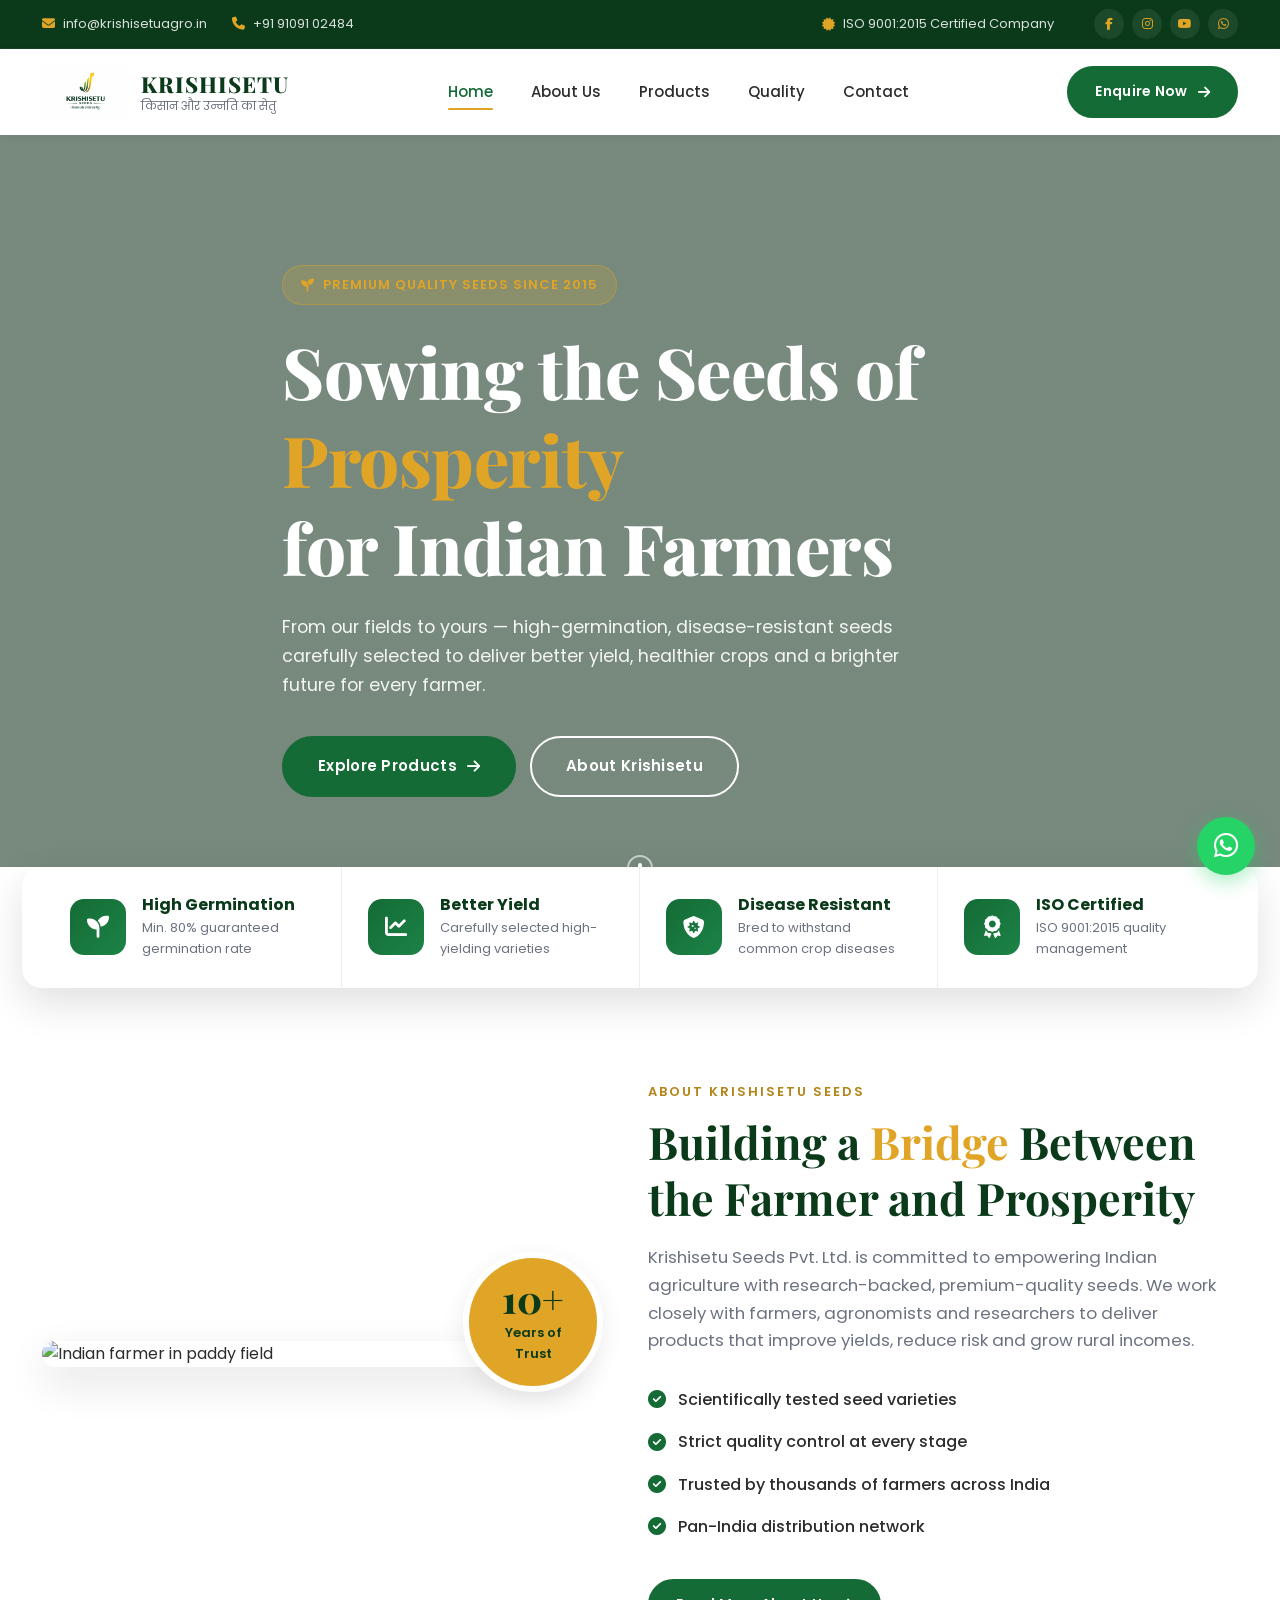
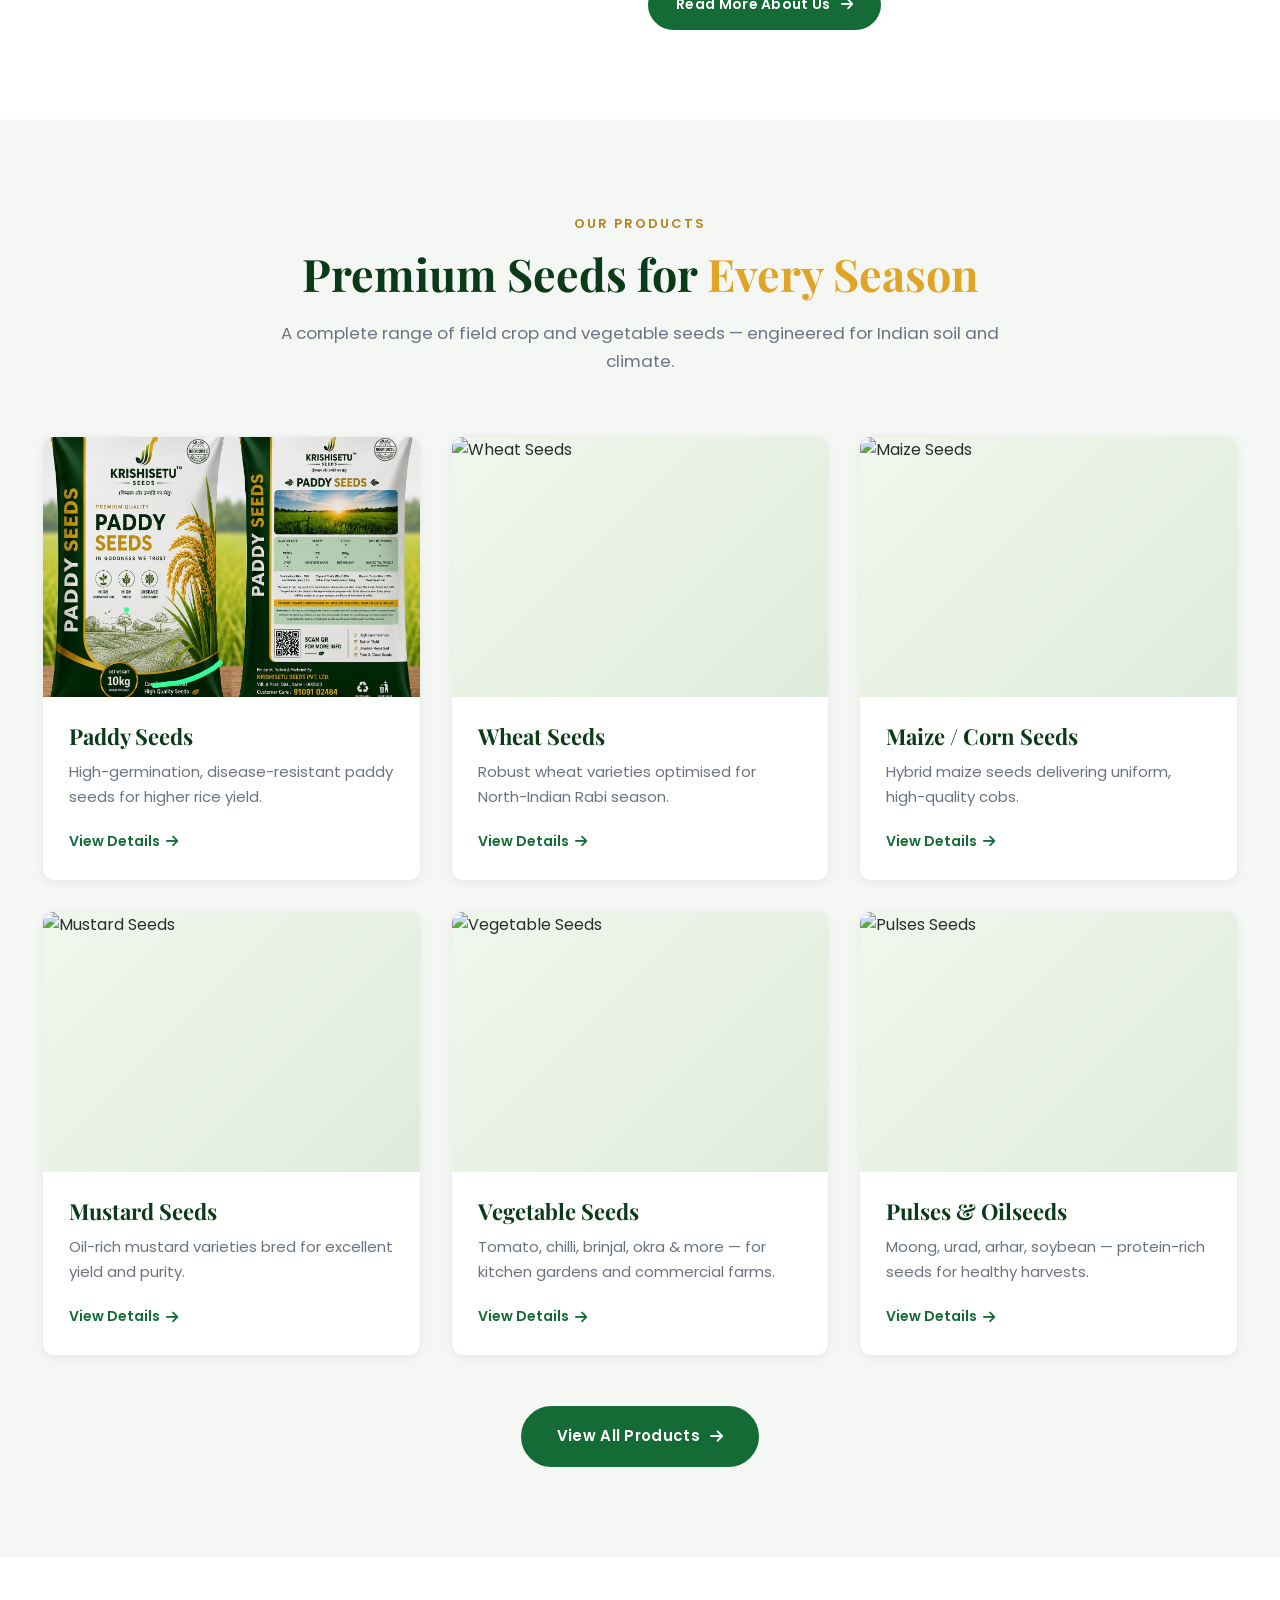
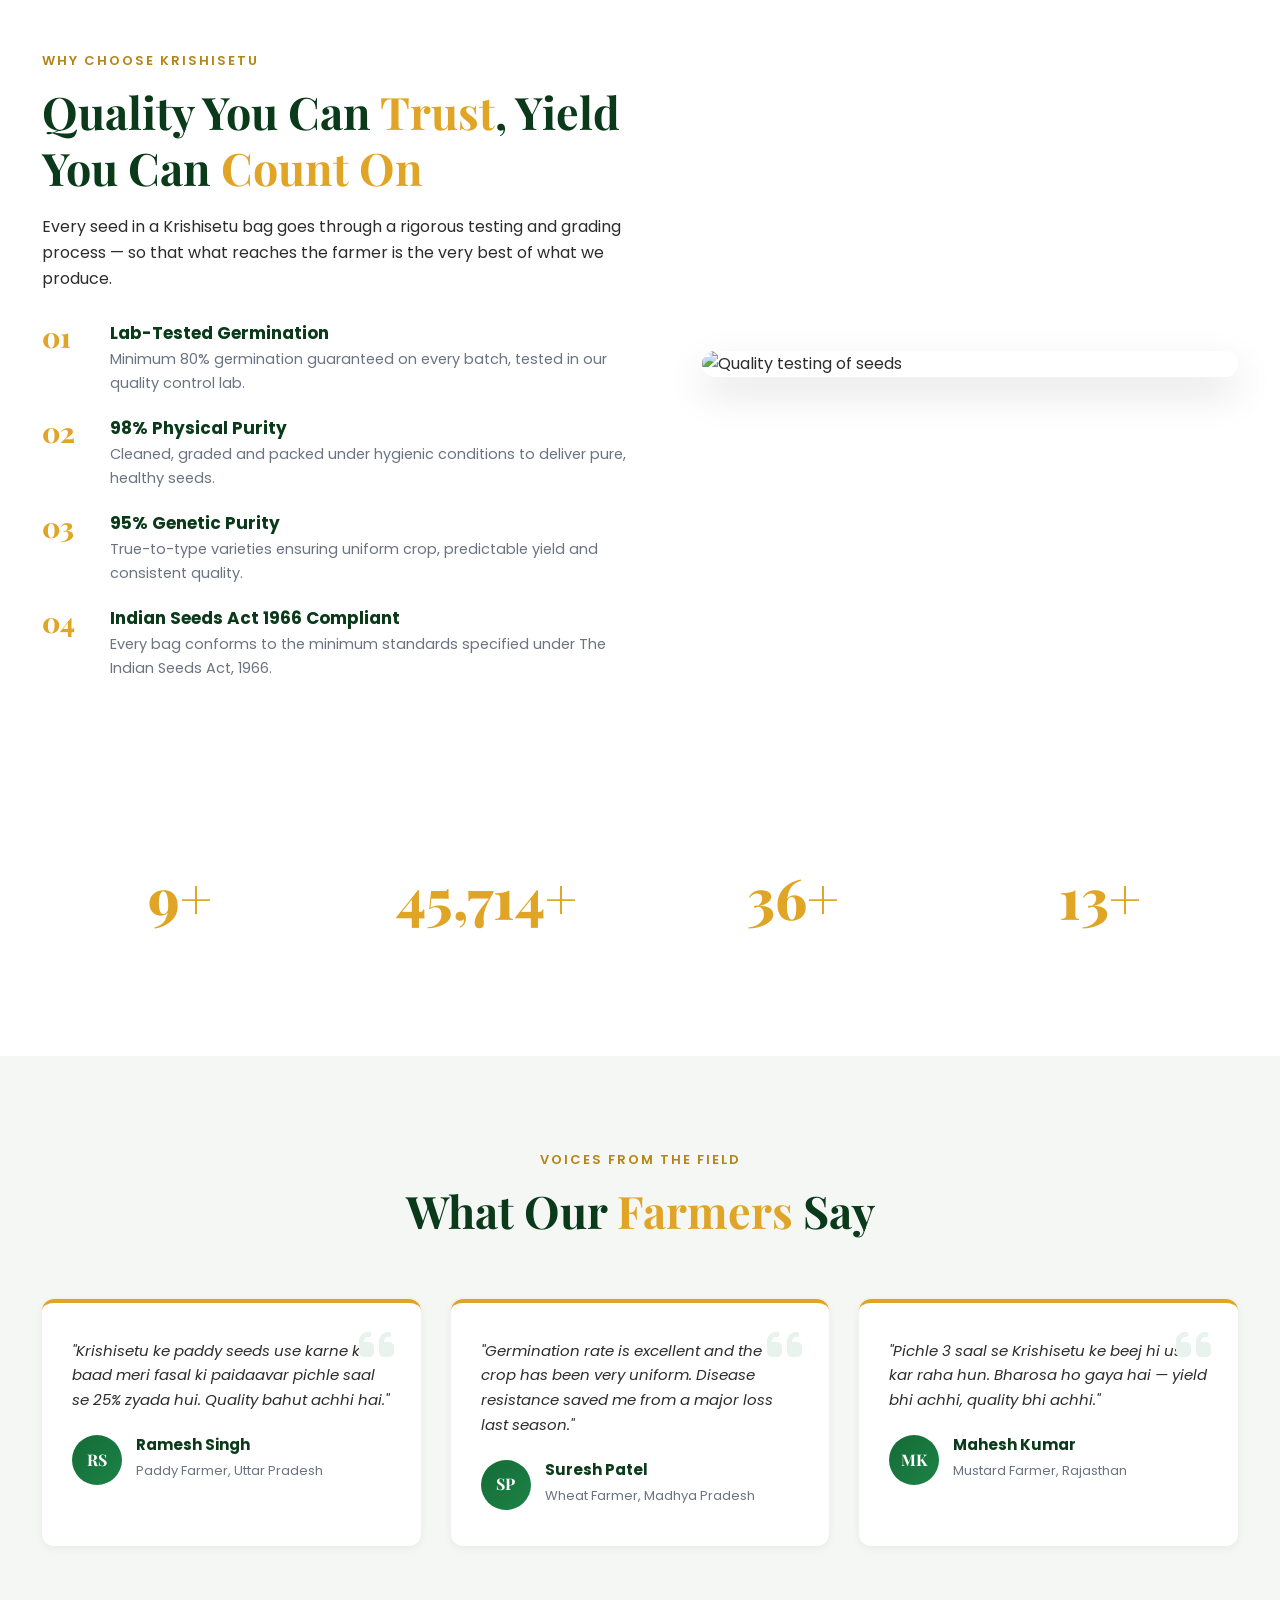
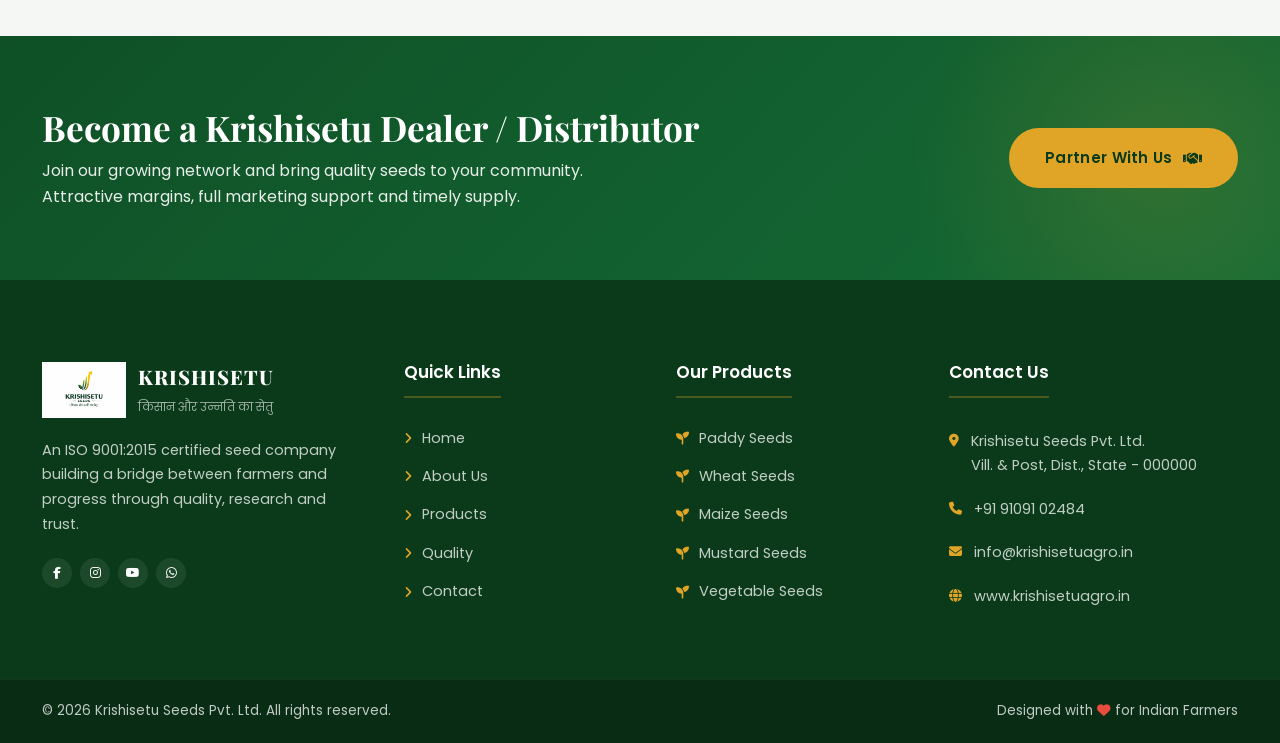
==== index.html @ 95eab92c "Initial commit: Krishisetu Seeds website - Multi-page website (Home, About, Products, Contact) - Res" ====
<!DOCTYPE html>
<html lang="en">
<head>
  <meta charset="UTF-8" />
  <meta name="viewport" content="width=device-width, initial-scale=1.0" />
  <title>Krishisetu Seeds — Premium Quality Paddy, Wheat & Vegetable Seeds</title>
  <meta name="description" content="Krishisetu Seeds Pvt. Ltd. — An ISO 9001:2015 certified company providing high-germination, disease-resistant paddy, wheat, maize, mustard and vegetable seeds to farmers across India." />
  <link rel="icon" type="image/png" href="images/logo.png" />

  <!-- Google Fonts -->
  <link rel="preconnect" href="https://fonts.googleapis.com" />
  <link rel="preconnect" href="https://fonts.gstatic.com" crossorigin />
  <link href="https://fonts.googleapis.com/css2?family=Poppins:wght@300;400;500;600;700;800&family=Playfair+Display:wght@600;700;800&display=swap" rel="stylesheet" />

  <!-- Icons -->
  <link rel="stylesheet" href="https://cdnjs.cloudflare.com/ajax/libs/font-awesome/6.5.1/css/all.min.css" />

  <link rel="stylesheet" href="css/style.css" />
</head>
<body>

  <!-- ============== TOP BAR ============== -->
  <div class="topbar">
    <div class="container topbar-inner">
      <div class="topbar-left">
        <span><i class="fa-solid fa-envelope"></i> info@krishisetuagro.in</span>
        <span><i class="fa-solid fa-phone"></i> +91 91091 02484</span>
      </div>
      <div class="topbar-right">
        <span><i class="fa-solid fa-certificate"></i> ISO 9001:2015 Certified Company</span>
        <div class="social-icons">
          <a href="#" aria-label="Facebook"><i class="fa-brands fa-facebook-f"></i></a>
          <a href="#" aria-label="Instagram"><i class="fa-brands fa-instagram"></i></a>
          <a href="#" aria-label="YouTube"><i class="fa-brands fa-youtube"></i></a>
          <a href="#" aria-label="WhatsApp"><i class="fa-brands fa-whatsapp"></i></a>
        </div>
      </div>
    </div>
  </div>

  <!-- ============== HEADER / NAV ============== -->
  <header class="header">
    <div class="container header-inner">
      <a href="index.html" class="logo">
        <img src="images/logo.png" alt="Krishisetu Seeds" />
        <div class="logo-text">
          <span class="brand">KRISHISETU</span>
          <span class="tagline-hi">किसान और उन्नति का सेतु</span>
        </div>
      </a>

      <nav class="nav" id="nav">
        <ul>
          <li><a href="index.html" class="active">Home</a></li>
          <li><a href="about.html">About Us</a></li>
          <li><a href="products.html">Products</a></li>
          <li><a href="#quality">Quality</a></li>
          <li><a href="contact.html">Contact</a></li>
        </ul>
      </nav>

      <a href="contact.html" class="btn btn-primary nav-cta">Enquire Now <i class="fa-solid fa-arrow-right"></i></a>

      <button class="nav-toggle" id="navToggle" aria-label="Toggle navigation">
        <i class="fa-solid fa-bars"></i>
      </button>
    </div>
  </header>

  <!-- ============== HERO SLIDER ============== -->
  <section class="hero">
    <div class="hero-slide active" style="background-image: linear-gradient(rgba(7, 41, 18, 0.55), rgba(7, 41, 18, 0.55)), url('https://images.unsplash.com/photo-1500382017468-9049fed747ef?w=1920&q=80');">
      <div class="container hero-content">
        <span class="hero-eyebrow"><i class="fa-solid fa-seedling"></i> Premium Quality Seeds Since 2015</span>
        <h1>Sowing the Seeds of <span class="accent">Prosperity</span><br/>for Indian Farmers</h1>
        <p>From our fields to yours — high-germination, disease-resistant seeds carefully selected to deliver better yield, healthier crops and a brighter future for every farmer.</p>
        <div class="hero-actions">
          <a href="products.html" class="btn btn-primary btn-lg">Explore Products <i class="fa-solid fa-arrow-right"></i></a>
          <a href="about.html" class="btn btn-outline btn-lg">About Krishisetu</a>
        </div>
      </div>
    </div>

    <!-- Decorative scroll cue -->
    <div class="scroll-cue"><span></span></div>
  </section>

  <!-- ============== FEATURE STRIP ============== -->
  <section class="feature-strip">
    <div class="container feature-grid">
      <div class="feature-item">
        <div class="feature-icon"><i class="fa-solid fa-seedling"></i></div>
        <div>
          <h4>High Germination</h4>
          <p>Min. 80% guaranteed germination rate</p>
        </div>
      </div>
      <div class="feature-item">
        <div class="feature-icon"><i class="fa-solid fa-chart-line"></i></div>
        <div>
          <h4>Better Yield</h4>
          <p>Carefully selected high-yielding varieties</p>
        </div>
      </div>
      <div class="feature-item">
        <div class="feature-icon"><i class="fa-solid fa-shield-virus"></i></div>
        <div>
          <h4>Disease Resistant</h4>
          <p>Bred to withstand common crop diseases</p>
        </div>
      </div>
      <div class="feature-item">
        <div class="feature-icon"><i class="fa-solid fa-award"></i></div>
        <div>
          <h4>ISO Certified</h4>
          <p>ISO 9001:2015 quality management</p>
        </div>
      </div>
    </div>
  </section>

  <!-- ============== ABOUT SECTION ============== -->
  <section class="about-section section">
    <div class="container about-grid">
      <div class="about-img">
        <img src="https://images.unsplash.com/photo-1574323347407-f5e1ad6d020b?w=900&q=80" alt="Indian farmer in paddy field" />
        <div class="about-img-badge">
          <span class="badge-num">10+</span>
          <span class="badge-text">Years of<br/>Trust</span>
        </div>
      </div>

      <div class="about-content">
        <span class="section-eyebrow">About Krishisetu Seeds</span>
        <h2 class="section-title">Building a <span class="accent">Bridge</span> Between the Farmer and Prosperity</h2>
        <p class="lead">
          Krishisetu Seeds Pvt. Ltd. is committed to empowering Indian agriculture with research-backed, premium-quality seeds. We work closely with farmers, agronomists and researchers to deliver products that improve yields, reduce risk and grow rural incomes.
        </p>
        <ul class="check-list">
          <li><i class="fa-solid fa-circle-check"></i> Scientifically tested seed varieties</li>
          <li><i class="fa-solid fa-circle-check"></i> Strict quality control at every stage</li>
          <li><i class="fa-solid fa-circle-check"></i> Trusted by thousands of farmers across India</li>
          <li><i class="fa-solid fa-circle-check"></i> Pan-India distribution network</li>
        </ul>
        <a href="about.html" class="btn btn-primary">Read More About Us <i class="fa-solid fa-arrow-right"></i></a>
      </div>
    </div>
  </section>

  <!-- ============== PRODUCTS SECTION ============== -->
  <section class="products-section section section-alt" id="products">
    <div class="container">
      <div class="section-head center">
        <span class="section-eyebrow">Our Products</span>
        <h2 class="section-title">Premium Seeds for <span class="accent">Every Season</span></h2>
        <p>A complete range of field crop and vegetable seeds — engineered for Indian soil and climate.</p>
      </div>

      <div class="products-grid">
        <article class="product-card">
          <div class="product-img">
            <img src="images/paddy-bag.png" alt="Paddy Seeds" onerror="this.src='https://images.unsplash.com/photo-1568347877321-f8935c7dc5a8?w=600&q=80'" />
          </div>
          <div class="product-body">
            <h3>Paddy Seeds</h3>
            <p>High-germination, disease-resistant paddy seeds for higher rice yield.</p>
            <a href="products.html" class="product-link">View Details <i class="fa-solid fa-arrow-right"></i></a>
          </div>
        </article>

        <article class="product-card">
          <div class="product-img">
            <img src="https://images.unsplash.com/photo-1574323347407-f5e1ad6d020b?w=600&q=80" alt="Wheat Seeds" />
          </div>
          <div class="product-body">
            <h3>Wheat Seeds</h3>
            <p>Robust wheat varieties optimised for North-Indian Rabi season.</p>
            <a href="products.html" class="product-link">View Details <i class="fa-solid fa-arrow-right"></i></a>
          </div>
        </article>

        <article class="product-card">
          <div class="product-img">
            <img src="https://images.unsplash.com/photo-1601593768799-76d3ec1a4c8a?w=600&q=80" alt="Maize Seeds" />
          </div>
          <div class="product-body">
            <h3>Maize / Corn Seeds</h3>
            <p>Hybrid maize seeds delivering uniform, high-quality cobs.</p>
            <a href="products.html" class="product-link">View Details <i class="fa-solid fa-arrow-right"></i></a>
          </div>
        </article>

        <article class="product-card">
          <div class="product-img">
            <img src="https://images.unsplash.com/photo-1601493700518-42b241a914d2?w=600&q=80" alt="Mustard Seeds" />
          </div>
          <div class="product-body">
            <h3>Mustard Seeds</h3>
            <p>Oil-rich mustard varieties bred for excellent yield and purity.</p>
            <a href="products.html" class="product-link">View Details <i class="fa-solid fa-arrow-right"></i></a>
          </div>
        </article>

        <article class="product-card">
          <div class="product-img">
            <img src="https://images.unsplash.com/photo-1592841200221-a6898f307baa?w=600&q=80" alt="Vegetable Seeds" />
          </div>
          <div class="product-body">
            <h3>Vegetable Seeds</h3>
            <p>Tomato, chilli, brinjal, okra & more — for kitchen gardens and commercial farms.</p>
            <a href="products.html" class="product-link">View Details <i class="fa-solid fa-arrow-right"></i></a>
          </div>
        </article>

        <article class="product-card">
          <div class="product-img">
            <img src="https://images.unsplash.com/photo-1471194402529-8e0f5a675de6?w=600&q=80" alt="Pulses Seeds" />
          </div>
          <div class="product-body">
            <h3>Pulses & Oilseeds</h3>
            <p>Moong, urad, arhar, soybean — protein-rich seeds for healthy harvests.</p>
            <a href="products.html" class="product-link">View Details <i class="fa-solid fa-arrow-right"></i></a>
          </div>
        </article>
      </div>

      <div class="center mt-50">
        <a href="products.html" class="btn btn-primary btn-lg">View All Products <i class="fa-solid fa-arrow-right"></i></a>
      </div>
    </div>
  </section>

  <!-- ============== WHY US (Quality) ============== -->
  <section class="why-section section" id="quality">
    <div class="container why-grid">
      <div class="why-content">
        <span class="section-eyebrow">Why Choose Krishisetu</span>
        <h2 class="section-title">Quality You Can <span class="accent">Trust</span>, Yield You Can <span class="accent">Count On</span></h2>
        <p>Every seed in a Krishisetu bag goes through a rigorous testing and grading process — so that what reaches the farmer is the very best of what we produce.</p>

        <div class="why-list">
          <div class="why-item">
            <div class="why-num">01</div>
            <div>
              <h4>Lab-Tested Germination</h4>
              <p>Minimum 80% germination guaranteed on every batch, tested in our quality control lab.</p>
            </div>
          </div>
          <div class="why-item">
            <div class="why-num">02</div>
            <div>
              <h4>98% Physical Purity</h4>
              <p>Cleaned, graded and packed under hygienic conditions to deliver pure, healthy seeds.</p>
            </div>
          </div>
          <div class="why-item">
            <div class="why-num">03</div>
            <div>
              <h4>95% Genetic Purity</h4>
              <p>True-to-type varieties ensuring uniform crop, predictable yield and consistent quality.</p>
            </div>
          </div>
          <div class="why-item">
            <div class="why-num">04</div>
            <div>
              <h4>Indian Seeds Act 1966 Compliant</h4>
              <p>Every bag conforms to the minimum standards specified under The Indian Seeds Act, 1966.</p>
            </div>
          </div>
        </div>
      </div>

      <div class="why-img">
        <img src="https://images.unsplash.com/photo-1625246333195-78d9c38ad449?w=900&q=80" alt="Quality testing of seeds" />
      </div>
    </div>
  </section>

  <!-- ============== STATS / COUNTER ============== -->
  <section class="stats-section" style="background-image: linear-gradient(rgba(7, 41, 18, 0.85), rgba(7, 41, 18, 0.85)), url('https://images.unsplash.com/photo-1464226184884-fa280b87c399?w=1920&q=80');">
    <div class="container stats-grid">
      <div class="stat-item">
        <div class="stat-num" data-target="10">0</div>
        <div class="stat-label">Years of Excellence</div>
      </div>
      <div class="stat-item">
        <div class="stat-num" data-target="50000">0</div>
        <div class="stat-label">Happy Farmers</div>
      </div>
      <div class="stat-item">
        <div class="stat-num" data-target="40">0</div>
        <div class="stat-label">Seed Varieties</div>
      </div>
      <div class="stat-item">
        <div class="stat-num" data-target="15">0</div>
        <div class="stat-label">States Served</div>
      </div>
    </div>
  </section>

  <!-- ============== TESTIMONIALS ============== -->
  <section class="testimonials section section-alt">
    <div class="container">
      <div class="section-head center">
        <span class="section-eyebrow">Voices from the Field</span>
        <h2 class="section-title">What Our <span class="accent">Farmers</span> Say</h2>
      </div>

      <div class="testimonial-grid">
        <div class="testimonial-card">
          <i class="fa-solid fa-quote-left quote"></i>
          <p>"Krishisetu ke paddy seeds use karne ke baad meri fasal ki paidaavar pichle saal se 25% zyada hui. Quality bahut achhi hai."</p>
          <div class="testi-author">
            <div class="testi-avatar">RS</div>
            <div>
              <h5>Ramesh Singh</h5>
              <span>Paddy Farmer, Uttar Pradesh</span>
            </div>
          </div>
        </div>

        <div class="testimonial-card">
          <i class="fa-solid fa-quote-left quote"></i>
          <p>"Germination rate is excellent and the crop has been very uniform. Disease resistance saved me from a major loss last season."</p>
          <div class="testi-author">
            <div class="testi-avatar">SP</div>
            <div>
              <h5>Suresh Patel</h5>
              <span>Wheat Farmer, Madhya Pradesh</span>
            </div>
          </div>
        </div>

        <div class="testimonial-card">
          <i class="fa-solid fa-quote-left quote"></i>
          <p>"Pichle 3 saal se Krishisetu ke beej hi use kar raha hun. Bhar­osa ho gaya hai — yield bhi achhi, quality bhi achhi."</p>
          <div class="testi-author">
            <div class="testi-avatar">MK</div>
            <div>
              <h5>Mahesh Kumar</h5>
              <span>Mustard Farmer, Rajasthan</span>
            </div>
          </div>
        </div>
      </div>
    </div>
  </section>

  <!-- ============== CTA ============== -->
  <section class="cta-section">
    <div class="container cta-inner">
      <div>
        <h2>Become a Krishisetu Dealer / Distributor</h2>
        <p>Join our growing network and bring quality seeds to your community. Attractive margins, full marketing support and timely supply.</p>
      </div>
      <a href="contact.html" class="btn btn-gold btn-lg">Partner With Us <i class="fa-solid fa-handshake"></i></a>
    </div>
  </section>

  <!-- ============== FOOTER ============== -->
  <footer class="footer">
    <div class="container footer-grid">
      <div class="footer-col">
        <a href="index.html" class="footer-logo">
          <img src="images/logo.png" alt="Krishisetu Seeds" />
          <div>
            <span class="brand">KRISHISETU</span>
            <span class="tagline-hi">किसान और उन्नति का सेतु</span>
          </div>
        </a>
        <p class="footer-about">An ISO 9001:2015 certified seed company building a bridge between farmers and progress through quality, research and trust.</p>
        <div class="social-icons">
          <a href="#" aria-label="Facebook"><i class="fa-brands fa-facebook-f"></i></a>
          <a href="#" aria-label="Instagram"><i class="fa-brands fa-instagram"></i></a>
          <a href="#" aria-label="YouTube"><i class="fa-brands fa-youtube"></i></a>
          <a href="#" aria-label="WhatsApp"><i class="fa-brands fa-whatsapp"></i></a>
        </div>
      </div>

      <div class="footer-col">
        <h4>Quick Links</h4>
        <ul>
          <li><a href="index.html"><i class="fa-solid fa-angle-right"></i> Home</a></li>
          <li><a href="about.html"><i class="fa-solid fa-angle-right"></i> About Us</a></li>
          <li><a href="products.html"><i class="fa-solid fa-angle-right"></i> Products</a></li>
          <li><a href="#quality"><i class="fa-solid fa-angle-right"></i> Quality</a></li>
          <li><a href="contact.html"><i class="fa-solid fa-angle-right"></i> Contact</a></li>
        </ul>
      </div>

      <div class="footer-col">
        <h4>Our Products</h4>
        <ul>
          <li><a href="products.html"><i class="fa-solid fa-seedling"></i> Paddy Seeds</a></li>
          <li><a href="products.html"><i class="fa-solid fa-seedling"></i> Wheat Seeds</a></li>
          <li><a href="products.html"><i class="fa-solid fa-seedling"></i> Maize Seeds</a></li>
          <li><a href="products.html"><i class="fa-solid fa-seedling"></i> Mustard Seeds</a></li>
          <li><a href="products.html"><i class="fa-solid fa-seedling"></i> Vegetable Seeds</a></li>
        </ul>
      </div>

      <div class="footer-col">
        <h4>Contact Us</h4>
        <ul class="contact-list">
          <li><i class="fa-solid fa-location-dot"></i><span>Krishisetu Seeds Pvt. Ltd.<br/>Vill. & Post, Dist., State - 000000</span></li>
          <li><i class="fa-solid fa-phone"></i><a href="tel:+919109102484">+91 91091 02484</a></li>
          <li><i class="fa-solid fa-envelope"></i><a href="mailto:info@krishisetuagro.in">info@krishisetuagro.in</a></li>
          <li><i class="fa-solid fa-globe"></i><a href="https://www.krishisetuagro.in" target="_blank">www.krishisetuagro.in</a></li>
        </ul>
      </div>
    </div>

    <div class="footer-bottom">
      <div class="container footer-bottom-inner">
        <p>© <span id="year"></span> Krishisetu Seeds Pvt. Ltd. All rights reserved.</p>
        <p>Designed with <i class="fa-solid fa-heart" style="color:#e74c3c"></i> for Indian Farmers</p>
      </div>
    </div>
  </footer>

  <!-- WhatsApp Floating Button -->
  <a href="https://wa.me/919109102484" class="whatsapp-float" target="_blank" aria-label="Chat on WhatsApp">
    <i class="fa-brands fa-whatsapp"></i>
  </a>

  <script src="js/script.js"></script>
</body>
</html>
---- css/style.css ----
/* ==========================================================
   KRISHISETU SEEDS  —  Global Stylesheet
   ========================================================== */

:root {
  --green-900: #0a3a1a;
  --green-800: #0f5026;
  --green-700: #146b35;
  --green-600: #1c8347;
  --green-100: #e7f3ec;
  --gold:      #e0a526;
  --gold-dark: #b58416;
  --cream:     #fbf9f3;
  --text:      #2c2c2c;
  --muted:     #6b7280;
  --light:     #f5f7f4;
  --white:     #ffffff;
  --shadow-sm: 0 2px 8px rgba(0,0,0,0.06);
  --shadow-md: 0 8px 24px rgba(0,0,0,0.08);
  --shadow-lg: 0 16px 40px rgba(0,0,0,0.12);
  --radius:    12px;
  --radius-lg: 20px;
  --transition: all 0.3s ease;
}

* { margin: 0; padding: 0; box-sizing: border-box; }

html { scroll-behavior: smooth; }

body {
  font-family: 'Poppins', sans-serif;
  font-size: 16px;
  line-height: 1.65;
  color: var(--text);
  background: var(--white);
  overflow-x: hidden;
}

img { max-width: 100%; display: block; height: auto; }
a   { text-decoration: none; color: inherit; transition: var(--transition); }
ul  { list-style: none; }

h1, h2, h3, h4, h5 {
  font-family: 'Playfair Display', serif;
  font-weight: 700;
  color: var(--green-900);
  line-height: 1.25;
}

.container {
  max-width: 1240px;
  margin: 0 auto;
  padding: 0 22px;
}

.section { padding: 90px 0; }
.section-alt { background: var(--light); }
.center { text-align: center; }
.mt-50 { margin-top: 50px; }

.accent { color: var(--gold); }

/* ========== BUTTONS ========== */
.btn {
  display: inline-flex;
  align-items: center;
  gap: 10px;
  padding: 12px 26px;
  font-family: 'Poppins', sans-serif;
  font-weight: 600;
  font-size: 14px;
  letter-spacing: 0.3px;
  border-radius: 50px;
  cursor: pointer;
  border: 2px solid transparent;
  transition: var(--transition);
  white-space: nowrap;
}
.btn-lg { padding: 16px 34px; font-size: 15px; }

.btn-primary {
  background: var(--green-700);
  color: var(--white);
  border-color: var(--green-700);
}
.btn-primary:hover {
  background: var(--green-900);
  border-color: var(--green-900);
  transform: translateY(-2px);
  box-shadow: var(--shadow-md);
}

.btn-outline {
  background: transparent;
  color: var(--white);
  border-color: var(--white);
}
.btn-outline:hover {
  background: var(--white);
  color: var(--green-800);
}

.btn-gold {
  background: var(--gold);
  color: var(--green-900);
  border-color: var(--gold);
}
.btn-gold:hover {
  background: var(--gold-dark);
  border-color: var(--gold-dark);
  color: var(--white);
  transform: translateY(-2px);
}

/* ========== TOP BAR ========== */
.topbar {
  background: var(--green-900);
  color: rgba(255,255,255,0.85);
  font-size: 13px;
  padding: 9px 0;
  border-bottom: 1px solid rgba(255,255,255,0.05);
}
.topbar-inner {
  display: flex;
  justify-content: space-between;
  align-items: center;
  gap: 20px;
  flex-wrap: wrap;
}
.topbar-left span,
.topbar-right span {
  margin-right: 22px;
  display: inline-flex;
  align-items: center;
  gap: 8px;
}
.topbar-right { display: flex; align-items: center; gap: 18px; }
.topbar i { color: var(--gold); }

.social-icons { display: inline-flex; gap: 8px; }
.social-icons a {
  display: inline-flex;
  align-items: center;
  justify-content: center;
  width: 30px;
  height: 30px;
  background: rgba(255,255,255,0.08);
  border-radius: 50%;
  color: var(--white);
  font-size: 12px;
}
.social-icons a:hover {
  background: var(--gold);
  color: var(--green-900);
  transform: translateY(-2px);
}

/* ========== HEADER ========== */
.header {
  background: var(--white);
  box-shadow: var(--shadow-sm);
  position: sticky;
  top: 0;
  z-index: 999;
}
.header-inner {
  display: flex;
  align-items: center;
  justify-content: space-between;
  gap: 30px;
  padding: 14px 22px;
}
.logo { display: flex; align-items: center; gap: 12px; }
.logo img { height: 58px; width: auto; }
.logo-text { display: flex; flex-direction: column; line-height: 1.1; }
.logo-text .brand {
  font-family: 'Playfair Display', serif;
  font-weight: 800;
  font-size: 22px;
  color: var(--green-900);
  letter-spacing: 1px;
}
.logo-text .tagline-hi {
  font-size: 12px;
  color: var(--muted);
  margin-top: 2px;
}

.nav ul {
  display: flex;
  align-items: center;
  gap: 6px;
}
.nav a {
  font-weight: 500;
  font-size: 15px;
  color: var(--text);
  padding: 10px 16px;
  border-radius: 6px;
  position: relative;
}
.nav a:hover,
.nav a.active {
  color: var(--green-700);
}
.nav a.active::after {
  content: '';
  position: absolute;
  bottom: 2px;
  left: 16px;
  right: 16px;
  height: 2px;
  background: var(--gold);
  border-radius: 2px;
}

.nav-toggle {
  display: none;
  background: var(--green-700);
  color: var(--white);
  border: none;
  width: 42px;
  height: 42px;
  border-radius: 8px;
  font-size: 18px;
  cursor: pointer;
}

/* ========== HERO ========== */
.hero {
  position: relative;
  min-height: 88vh;
  display: flex;
  align-items: center;
  overflow: hidden;
}
.hero-slide {
  position: absolute;
  inset: 0;
  background-size: cover;
  background-position: center;
  display: flex;
  align-items: center;
  width: 100%;
}
.hero-content {
  color: var(--white);
  max-width: 760px;
  padding: 60px 22px;
  animation: fadeUp 0.9s ease;
}
.hero-eyebrow {
  display: inline-flex;
  align-items: center;
  gap: 8px;
  background: rgba(224, 165, 38, 0.18);
  color: var(--gold);
  padding: 8px 18px;
  border-radius: 50px;
  font-size: 13px;
  font-weight: 600;
  letter-spacing: 1px;
  text-transform: uppercase;
  border: 1px solid rgba(224, 165, 38, 0.4);
  margin-bottom: 22px;
}
.hero h1 {
  color: var(--white);
  font-size: clamp(2.4rem, 5.5vw, 4.5rem);
  font-weight: 800;
  margin-bottom: 22px;
  letter-spacing: -0.5px;
}
.hero p {
  font-size: 1.1rem;
  max-width: 620px;
  opacity: 0.92;
  margin-bottom: 36px;
}
.hero-actions { display: flex; gap: 14px; flex-wrap: wrap; }

@keyframes fadeUp {
  from { opacity: 0; transform: translateY(30px); }
  to   { opacity: 1; transform: translateY(0); }
}

.scroll-cue {
  position: absolute;
  bottom: 30px;
  left: 50%;
  transform: translateX(-50%);
  width: 26px;
  height: 42px;
  border: 2px solid rgba(255,255,255,0.6);
  border-radius: 14px;
  display: flex;
  justify-content: center;
  padding-top: 6px;
}
.scroll-cue span {
  width: 4px;
  height: 8px;
  background: var(--white);
  border-radius: 2px;
  animation: scrollDot 1.6s infinite;
}
@keyframes scrollDot {
  0%   { transform: translateY(0);     opacity: 1; }
  100% { transform: translateY(18px);  opacity: 0; }
}

/* ========== FEATURE STRIP ========== */
.feature-strip {
  background: var(--white);
  margin-top: -60px;
  position: relative;
  z-index: 5;
  padding: 0 22px;
}
.feature-grid {
  display: grid;
  grid-template-columns: repeat(4, 1fr);
  gap: 0;
  background: var(--white);
  border-radius: var(--radius-lg);
  box-shadow: var(--shadow-lg);
  overflow: hidden;
}
.feature-item {
  display: flex;
  align-items: center;
  gap: 16px;
  padding: 28px 26px;
  border-right: 1px solid #eee;
  transition: var(--transition);
}
.feature-item:last-child { border-right: none; }
.feature-item:hover { background: var(--green-100); }
.feature-icon {
  width: 56px;
  height: 56px;
  display: flex;
  align-items: center;
  justify-content: center;
  background: linear-gradient(135deg, var(--green-700), var(--green-600));
  color: var(--white);
  border-radius: 14px;
  font-size: 22px;
  flex-shrink: 0;
}
.feature-item h4 {
  font-family: 'Poppins', sans-serif;
  font-size: 16px;
  margin-bottom: 2px;
}
.feature-item p {
  font-size: 13px;
  color: var(--muted);
  margin: 0;
}

/* ========== SECTION HEAD ========== */
.section-eyebrow {
  display: inline-block;
  font-size: 13px;
  font-weight: 600;
  color: var(--gold-dark);
  text-transform: uppercase;
  letter-spacing: 2px;
  margin-bottom: 12px;
  position: relative;
}
.section-title {
  font-size: clamp(1.9rem, 3.5vw, 2.8rem);
  margin-bottom: 18px;
}
.section-head { max-width: 720px; margin: 0 auto 60px; }
.section-head.center { text-align: center; }
.section-head p { color: var(--muted); font-size: 1.05rem; }

/* ========== ABOUT ========== */
.about-grid {
  display: grid;
  grid-template-columns: 1fr 1.1fr;
  gap: 70px;
  align-items: center;
}
.about-img {
  position: relative;
  border-radius: var(--radius-lg);
  overflow: visible;
}
.about-img img {
  border-radius: var(--radius-lg);
  box-shadow: var(--shadow-lg);
  width: 100%;
}
.about-img-badge {
  position: absolute;
  bottom: -25px;
  right: -25px;
  background: var(--gold);
  color: var(--green-900);
  width: 140px;
  height: 140px;
  border-radius: 50%;
  display: flex;
  flex-direction: column;
  align-items: center;
  justify-content: center;
  text-align: center;
  box-shadow: var(--shadow-md);
  border: 6px solid var(--white);
}
.badge-num {
  font-family: 'Playfair Display', serif;
  font-size: 38px;
  font-weight: 800;
  line-height: 1;
}
.badge-text { font-size: 13px; font-weight: 600; margin-top: 4px; }

.about-content .lead {
  font-size: 1.05rem;
  color: var(--muted);
  margin-bottom: 24px;
}
.check-list { margin-bottom: 30px; }
.check-list li {
  display: flex;
  align-items: center;
  gap: 12px;
  padding: 8px 0;
  font-weight: 500;
}
.check-list i { color: var(--green-700); font-size: 18px; }

/* ========== PRODUCTS ========== */
.products-grid {
  display: grid;
  grid-template-columns: repeat(3, 1fr);
  gap: 30px;
}
.product-card {
  background: var(--white);
  border-radius: var(--radius);
  overflow: hidden;
  box-shadow: var(--shadow-sm);
  transition: var(--transition);
  border: 1px solid #eee;
}
.product-card:hover {
  transform: translateY(-8px);
  box-shadow: var(--shadow-lg);
  border-color: var(--green-100);
}
.product-img {
  height: 260px;
  overflow: hidden;
  background: linear-gradient(135deg, #f0f7ed, #e0ecdb);
  display: flex;
  align-items: center;
  justify-content: center;
}
.product-img img {
  width: 100%;
  height: 100%;
  object-fit: cover;
  transition: transform 0.5s ease;
}
.product-card:hover .product-img img { transform: scale(1.08); }
.product-body { padding: 26px; }
.product-body h3 {
  font-size: 22px;
  margin-bottom: 10px;
}
.product-body p {
  color: var(--muted);
  font-size: 15px;
  margin-bottom: 18px;
}
.product-link {
  display: inline-flex;
  align-items: center;
  gap: 6px;
  color: var(--green-700);
  font-weight: 600;
  font-size: 14px;
}
.product-link:hover { color: var(--gold-dark); gap: 10px; }

/* ========== WHY US ========== */
.why-grid {
  display: grid;
  grid-template-columns: 1.1fr 1fr;
  gap: 70px;
  align-items: center;
}
.why-img img {
  border-radius: var(--radius-lg);
  box-shadow: var(--shadow-lg);
}
.why-list { margin-top: 30px; display: flex; flex-direction: column; gap: 22px; }
.why-item {
  display: flex;
  gap: 18px;
  align-items: flex-start;
}
.why-num {
  font-family: 'Playfair Display', serif;
  font-size: 28px;
  font-weight: 800;
  color: var(--gold);
  flex-shrink: 0;
  width: 50px;
  line-height: 1;
}
.why-item h4 {
  font-family: 'Poppins', sans-serif;
  font-size: 17px;
  margin-bottom: 4px;
}
.why-item p { color: var(--muted); font-size: 14.5px; margin: 0; }

/* ========== STATS ========== */
.stats-section {
  padding: 80px 0;
  background-size: cover;
  background-position: center;
  background-attachment: fixed;
  color: var(--white);
}
.stats-grid {
  display: grid;
  grid-template-columns: repeat(4, 1fr);
  gap: 30px;
  text-align: center;
}
.stat-num {
  font-family: 'Playfair Display', serif;
  font-size: 56px;
  font-weight: 800;
  color: var(--gold);
  margin-bottom: 8px;
}
.stat-label {
  font-size: 15px;
  font-weight: 500;
  letter-spacing: 1px;
  text-transform: uppercase;
  opacity: 0.9;
}

/* ========== TESTIMONIALS ========== */
.testimonial-grid {
  display: grid;
  grid-template-columns: repeat(3, 1fr);
  gap: 30px;
}
.testimonial-card {
  background: var(--white);
  padding: 36px 30px;
  border-radius: var(--radius);
  box-shadow: var(--shadow-sm);
  position: relative;
  border-top: 4px solid var(--gold);
}
.testimonial-card .quote {
  position: absolute;
  top: 22px;
  right: 26px;
  color: var(--green-100);
  font-size: 40px;
}
.testimonial-card p {
  font-style: italic;
  color: var(--text);
  margin-bottom: 22px;
  font-size: 15px;
}
.testi-author {
  display: flex;
  align-items: center;
  gap: 14px;
}
.testi-avatar {
  width: 50px;
  height: 50px;
  border-radius: 50%;
  background: linear-gradient(135deg, var(--green-700), var(--green-600));
  color: var(--white);
  display: flex;
  align-items: center;
  justify-content: center;
  font-weight: 700;
  font-family: 'Playfair Display', serif;
}
.testi-author h5 {
  font-family: 'Poppins', sans-serif;
  font-size: 15px;
  margin-bottom: 2px;
}
.testi-author span { font-size: 13px; color: var(--muted); }

/* ========== CTA ========== */
.cta-section {
  background: linear-gradient(135deg, var(--green-800), var(--green-700));
  color: var(--white);
  padding: 70px 0;
  position: relative;
  overflow: hidden;
}
.cta-section::before {
  content: '';
  position: absolute;
  top: -50%;
  right: -10%;
  width: 500px;
  height: 500px;
  background: radial-gradient(circle, rgba(224,165,38,0.15) 0%, transparent 70%);
  border-radius: 50%;
}
.cta-inner {
  display: flex;
  align-items: center;
  justify-content: space-between;
  gap: 40px;
  flex-wrap: wrap;
  position: relative;
}
.cta-section h2 {
  color: var(--white);
  font-size: clamp(1.6rem, 3vw, 2.2rem);
  margin-bottom: 8px;
}
.cta-section p { opacity: 0.9; max-width: 600px; }

/* ========== FOOTER ========== */
.footer { background: var(--green-900); color: rgba(255,255,255,0.75); padding-top: 80px; }
.footer-grid {
  display: grid;
  grid-template-columns: 1.4fr 1fr 1fr 1.3fr;
  gap: 50px;
  padding-bottom: 60px;
}
.footer-col h4 {
  color: var(--white);
  font-family: 'Poppins', sans-serif;
  font-size: 17px;
  font-weight: 600;
  margin-bottom: 22px;
  padding-bottom: 12px;
  border-bottom: 2px solid rgba(224, 165, 38, 0.3);
  display: inline-block;
}
.footer-col ul li {
  padding: 7px 0;
  font-size: 14.5px;
}
.footer-col ul li a {
  display: inline-flex;
  align-items: center;
  gap: 10px;
  color: rgba(255,255,255,0.75);
}
.footer-col ul li a:hover { color: var(--gold); padding-left: 4px; }
.footer-col ul li i { color: var(--gold); font-size: 13px; }

.footer-logo {
  display: flex;
  align-items: center;
  gap: 12px;
  margin-bottom: 18px;
}
.footer-logo img { height: 56px; }
.footer-logo .brand {
  font-family: 'Playfair Display', serif;
  font-weight: 800;
  font-size: 20px;
  color: var(--white);
  display: block;
  letter-spacing: 1px;
}
.footer-logo .tagline-hi { font-size: 12px; color: rgba(255,255,255,0.6); }
.footer-about { font-size: 14.5px; margin-bottom: 22px; line-height: 1.7; }

.contact-list li {
  display: flex !important;
  align-items: flex-start;
  gap: 12px;
  padding: 10px 0 !important;
}
.contact-list i {
  color: var(--gold);
  margin-top: 4px;
  flex-shrink: 0;
}
.contact-list a { color: rgba(255,255,255,0.75); }
.contact-list a:hover { color: var(--gold); }

.footer-bottom {
  background: rgba(0,0,0,0.25);
  padding: 20px 0;
  border-top: 1px solid rgba(255,255,255,0.05);
}
.footer-bottom-inner {
  display: flex;
  justify-content: space-between;
  align-items: center;
  flex-wrap: wrap;
  gap: 10px;
  font-size: 13.5px;
}

/* ========== WHATSAPP FLOAT ========== */
.whatsapp-float {
  position: fixed;
  bottom: 25px;
  right: 25px;
  width: 58px;
  height: 58px;
  background: #25d366;
  color: var(--white);
  border-radius: 50%;
  display: flex;
  align-items: center;
  justify-content: center;
  font-size: 28px;
  box-shadow: 0 6px 20px rgba(37, 211, 102, 0.4);
  z-index: 998;
  animation: pulse 2s infinite;
}
.whatsapp-float:hover { transform: scale(1.1); color: var(--white); }
@keyframes pulse {
  0%   { box-shadow: 0 0 0 0 rgba(37, 211, 102, 0.6); }
  70%  { box-shadow: 0 0 0 18px rgba(37, 211, 102, 0); }
  100% { box-shadow: 0 0 0 0 rgba(37, 211, 102, 0); }
}

/* ============================================================
   INNER PAGE STYLES (about / products / contact)
   ============================================================ */
.page-banner {
  padding: 110px 0 90px;
  background-image: linear-gradient(rgba(7, 41, 18, 0.75), rgba(7, 41, 18, 0.75)), url('https://images.unsplash.com/photo-1464226184884-fa280b87c399?w=1920&q=80');
  background-size: cover;
  background-position: center;
  color: var(--white);
  text-align: center;
}
.page-banner h1 {
  color: var(--white);
  font-size: clamp(2rem, 4vw, 3.2rem);
  margin-bottom: 12px;
}
.breadcrumb {
  display: inline-flex;
  align-items: center;
  gap: 10px;
  font-size: 14px;
  opacity: 0.9;
}
.breadcrumb a { color: var(--gold); }

/* About page */
.about-page .vision-mission {
  display: grid;
  grid-template-columns: repeat(3, 1fr);
  gap: 28px;
  margin-top: 60px;
}
.vm-card {
  padding: 36px 28px;
  background: var(--white);
  border-radius: var(--radius);
  box-shadow: var(--shadow-sm);
  text-align: center;
  border-top: 4px solid var(--green-700);
  transition: var(--transition);
}
.vm-card:hover { transform: translateY(-6px); box-shadow: var(--shadow-md); border-top-color: var(--gold); }
.vm-icon {
  width: 72px;
  height: 72px;
  border-radius: 50%;
  background: var(--green-100);
  color: var(--green-700);
  display: flex;
  align-items: center;
  justify-content: center;
  font-size: 28px;
  margin: 0 auto 18px;
  transition: var(--transition);
}
.vm-card:hover .vm-icon { background: var(--gold); color: var(--white); }
.vm-card h3 { font-size: 22px; margin-bottom: 12px; }
.vm-card p { color: var(--muted); font-size: 14.5px; }

/* Contact page */
.contact-grid {
  display: grid;
  grid-template-columns: 1fr 1.4fr;
  gap: 40px;
}
.contact-info {
  background: linear-gradient(135deg, var(--green-800), var(--green-700));
  color: var(--white);
  padding: 44px 36px;
  border-radius: var(--radius-lg);
  position: relative;
  overflow: hidden;
}
.contact-info::before {
  content: '';
  position: absolute;
  top: -80px;
  right: -80px;
  width: 220px;
  height: 220px;
  background: rgba(224, 165, 38, 0.15);
  border-radius: 50%;
}
.contact-info h3 {
  color: var(--white);
  font-size: 24px;
  margin-bottom: 12px;
  position: relative;
}
.contact-info > p { opacity: 0.9; margin-bottom: 30px; position: relative; }
.contact-info-list { position: relative; }
.contact-info-list li {
  display: flex;
  gap: 16px;
  align-items: flex-start;
  padding: 14px 0;
  border-bottom: 1px solid rgba(255,255,255,0.1);
}
.contact-info-list li:last-child { border-bottom: none; }
.ci-icon {
  width: 44px;
  height: 44px;
  background: rgba(255,255,255,0.12);
  color: var(--gold);
  border-radius: 50%;
  display: flex;
  align-items: center;
  justify-content: center;
  flex-shrink: 0;
  font-size: 16px;
}
.ci-label {
  font-size: 12px;
  text-transform: uppercase;
  letter-spacing: 1px;
  opacity: 0.7;
  display: block;
  margin-bottom: 2px;
}
.ci-value { font-weight: 500; }

.contact-form {
  background: var(--white);
  padding: 44px 40px;
  border-radius: var(--radius-lg);
  box-shadow: var(--shadow-md);
}
.contact-form h3 {
  font-size: 26px;
  margin-bottom: 8px;
}
.contact-form > p { color: var(--muted); margin-bottom: 26px; }

.form-row { display: grid; grid-template-columns: 1fr 1fr; gap: 18px; }
.form-group { margin-bottom: 18px; }
.form-group label {
  display: block;
  font-size: 13.5px;
  font-weight: 500;
  margin-bottom: 6px;
  color: var(--text);
}
.form-control {
  width: 100%;
  padding: 13px 16px;
  border: 1.5px solid #e2e6df;
  border-radius: 8px;
  font-family: 'Poppins', sans-serif;
  font-size: 14.5px;
  transition: var(--transition);
  background: #fafbf8;
}
.form-control:focus {
  outline: none;
  border-color: var(--green-700);
  background: var(--white);
  box-shadow: 0 0 0 3px rgba(28, 131, 71, 0.1);
}
textarea.form-control { resize: vertical; min-height: 130px; }

.map-section { padding: 0 0 90px; }
.map-section iframe {
  width: 100%;
  height: 420px;
  border-radius: var(--radius-lg);
  box-shadow: var(--shadow-md);
  border: none;
}

/* ============================================================
   RESPONSIVE
   ============================================================ */
@media (max-width: 1024px) {
  .feature-grid { grid-template-columns: repeat(2, 1fr); }
  .feature-item:nth-child(2) { border-right: none; }
  .products-grid { grid-template-columns: repeat(2, 1fr); }
  .testimonial-grid { grid-template-columns: 1fr 1fr; }
  .footer-grid { grid-template-columns: 1fr 1fr; }
  .about-grid, .why-grid { grid-template-columns: 1fr; gap: 50px; }
  .contact-grid { grid-template-columns: 1fr; }
  .about-page .vision-mission { grid-template-columns: 1fr; }
  .stats-grid { grid-template-columns: repeat(2, 1fr); }
}

@media (max-width: 768px) {
  .section { padding: 60px 0; }
  .topbar-left span:last-child,
  .topbar-right span { display: none; }

  .nav {
    position: absolute;
    top: 100%;
    left: 0;
    right: 0;
    background: var(--white);
    box-shadow: var(--shadow-md);
    max-height: 0;
    overflow: hidden;
    transition: max-height 0.35s ease;
  }
  .nav.open { max-height: 500px; }
  .nav ul { flex-direction: column; gap: 0; padding: 10px 0; }
  .nav a { display: block; padding: 14px 22px; border-radius: 0; }

  .nav-cta { display: none; }
  .nav-toggle { display: inline-flex; align-items: center; justify-content: center; }

  .header-inner { padding: 12px 18px; }
  .logo-text .brand { font-size: 18px; }
  .logo img { height: 48px; }
  .logo-text .tagline-hi { font-size: 11px; }

  .hero { min-height: 78vh; }
  .hero-actions { flex-direction: column; align-items: flex-start; }
  .btn { width: auto; }

  .feature-strip { margin-top: -30px; }
  .feature-grid { grid-template-columns: 1fr; }
  .feature-item { border-right: none; border-bottom: 1px solid #eee; }
  .feature-item:last-child { border-bottom: none; }

  .products-grid { grid-template-columns: 1fr; }
  .testimonial-grid { grid-template-columns: 1fr; }
  .footer-grid { grid-template-columns: 1fr; gap: 36px; padding-bottom: 40px; }
  .stat-num { font-size: 42px; }
  .form-row { grid-template-columns: 1fr; }

  .cta-inner { text-align: center; flex-direction: column; }
  .footer-bottom-inner { justify-content: center; text-align: center; }

  .about-img-badge {
    width: 110px;
    height: 110px;
    bottom: -18px;
    right: -10px;
  }
  .badge-num { font-size: 30px; }
}
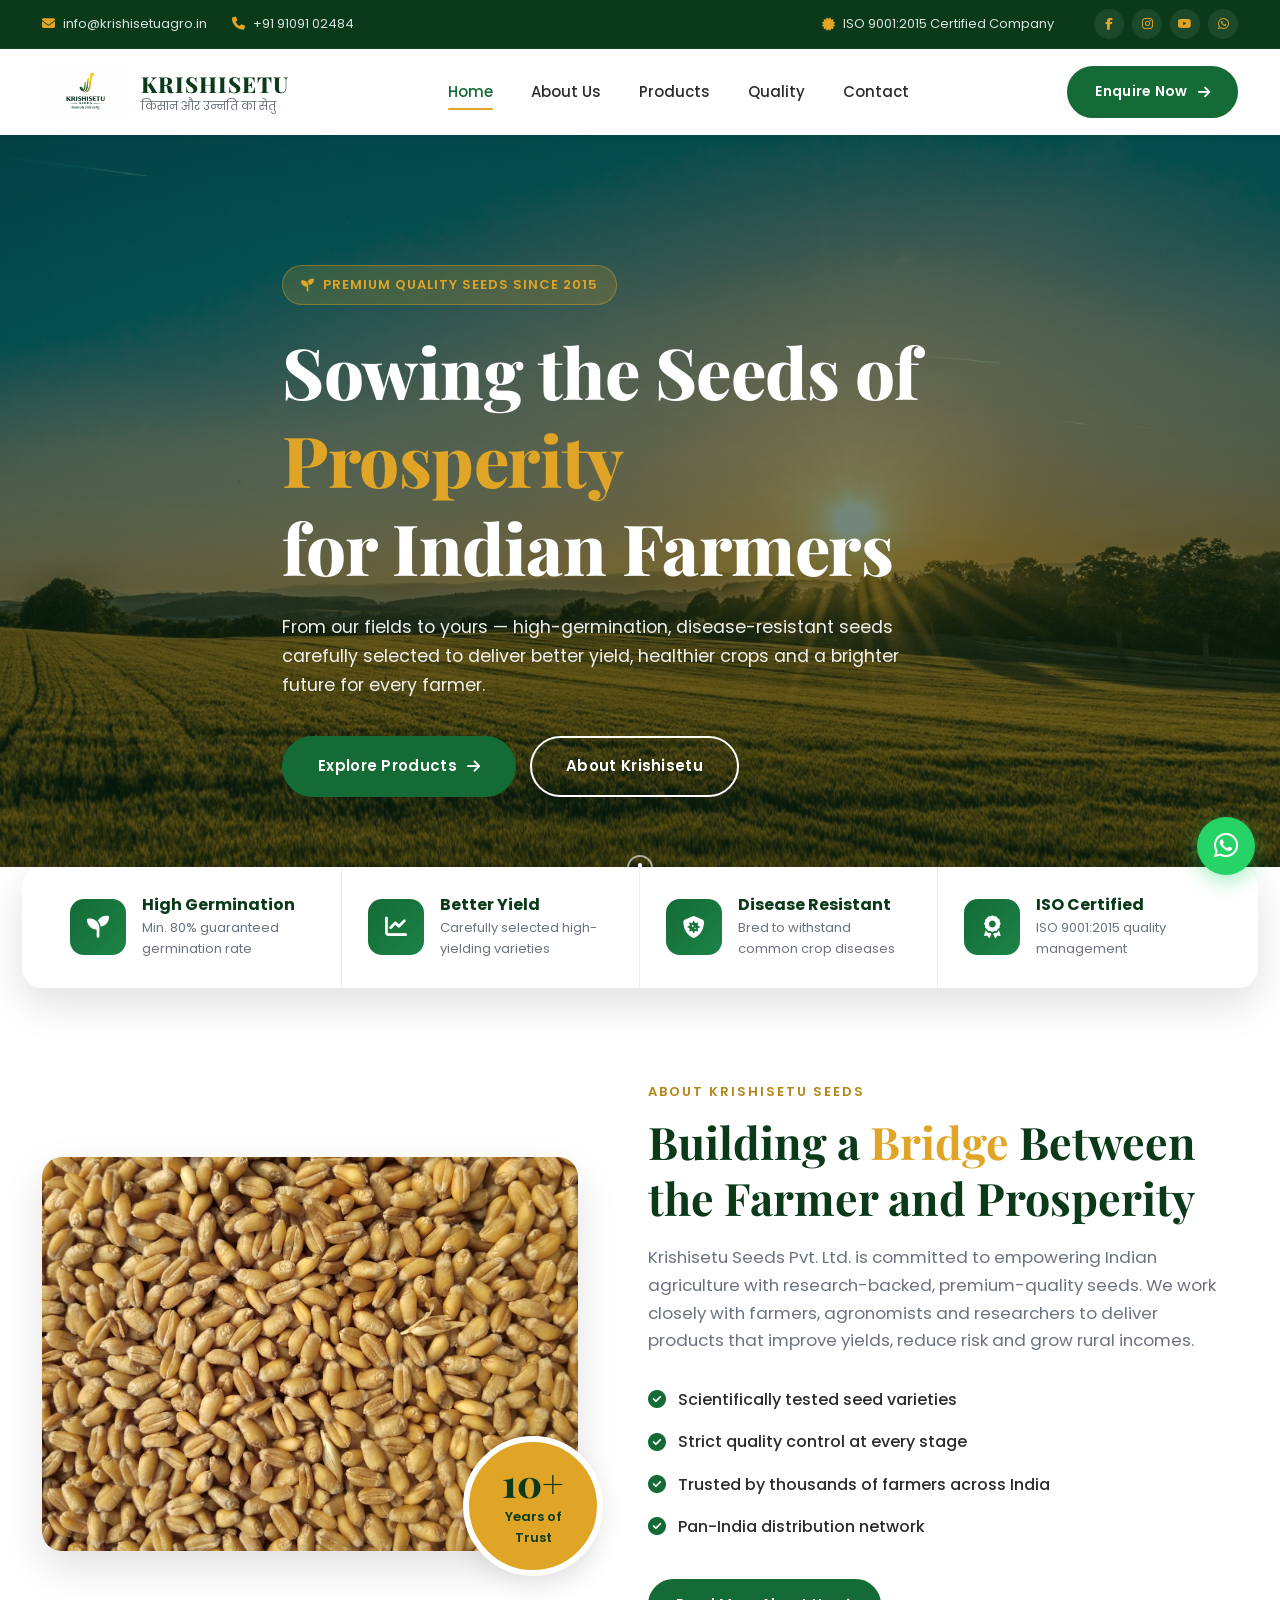
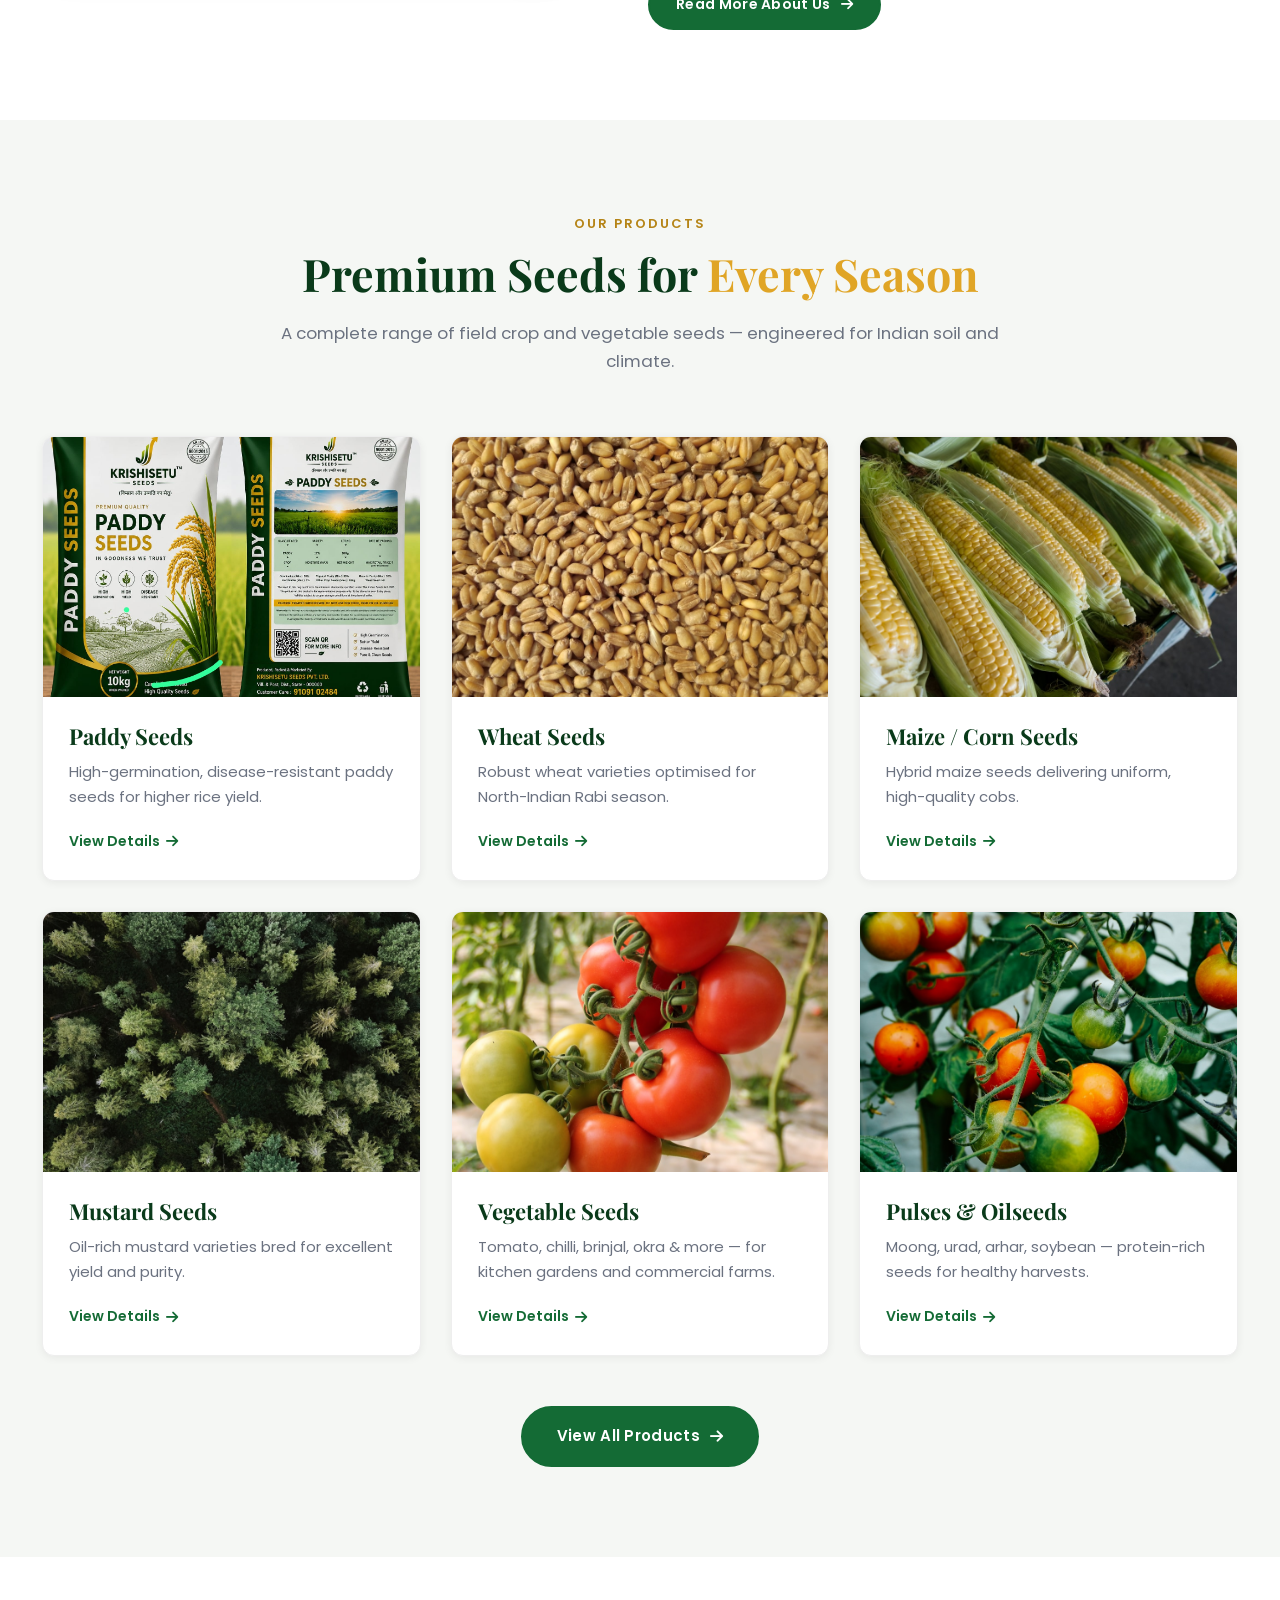
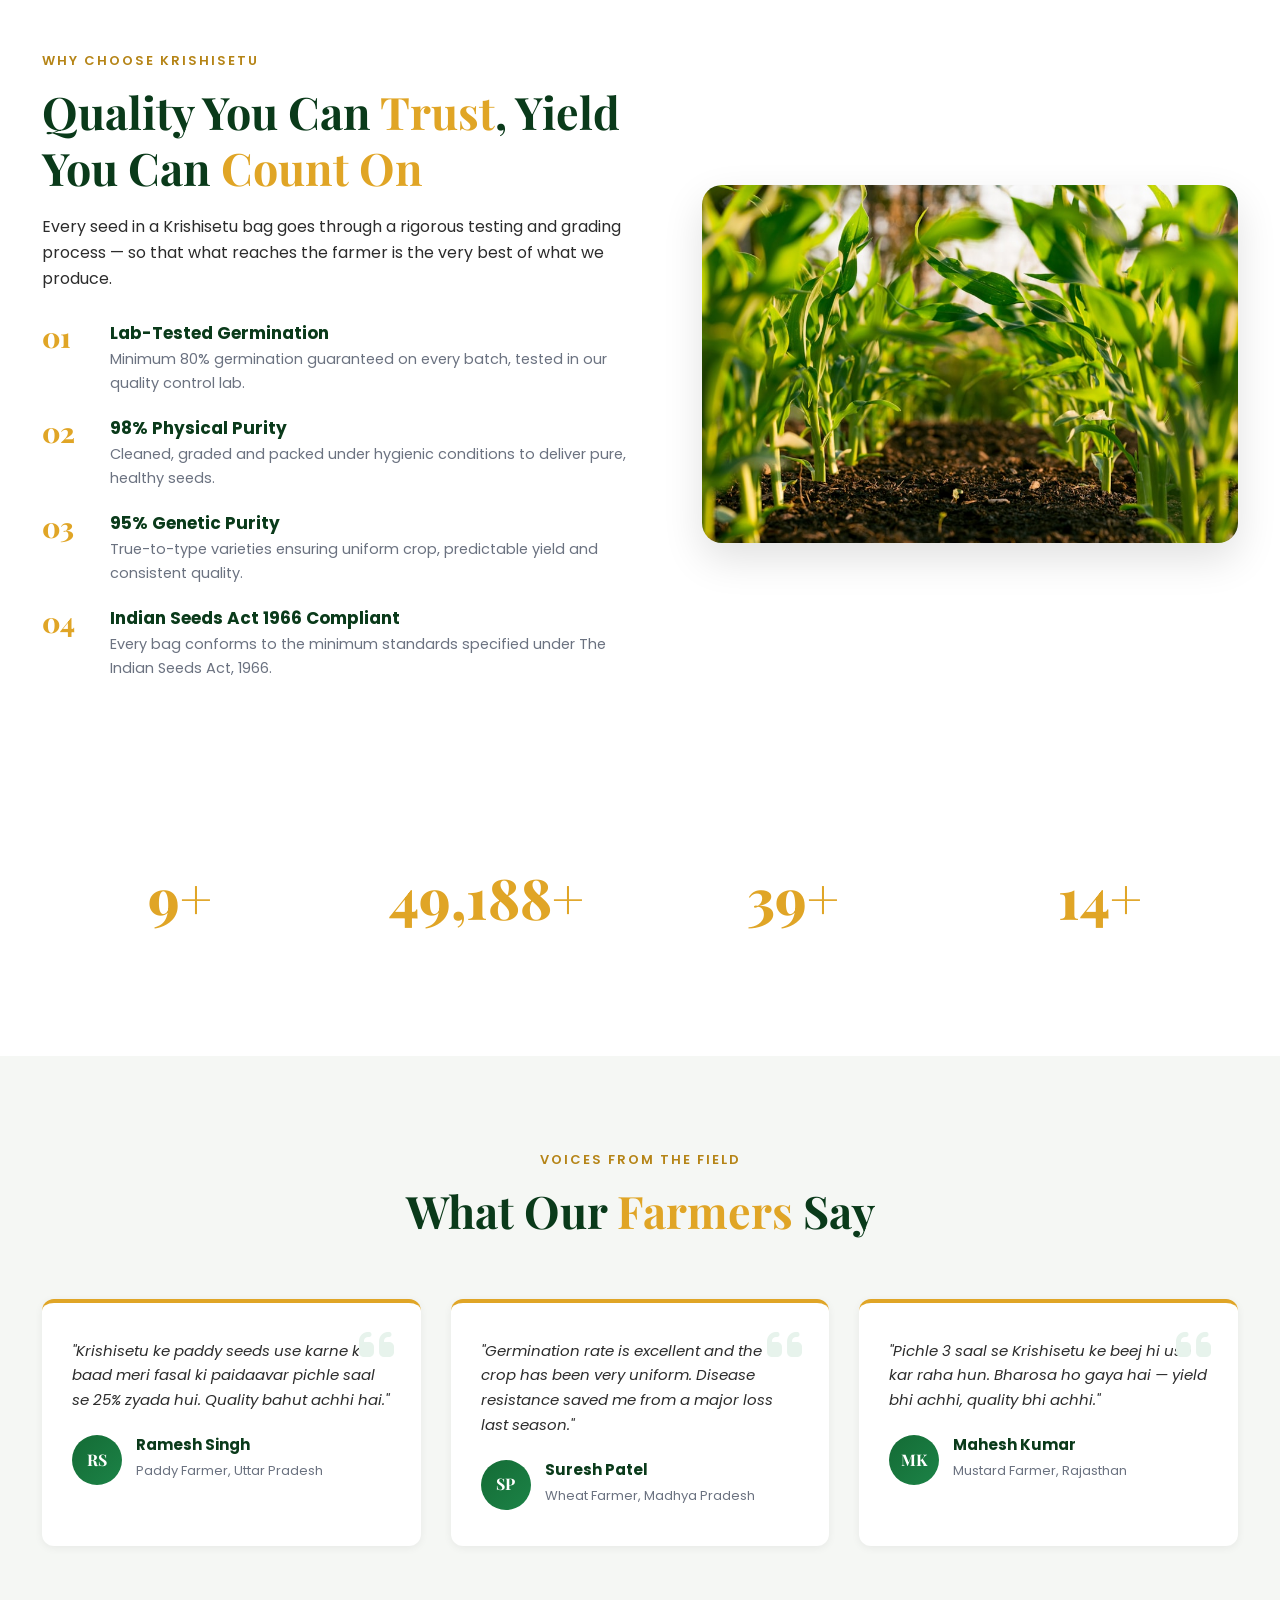
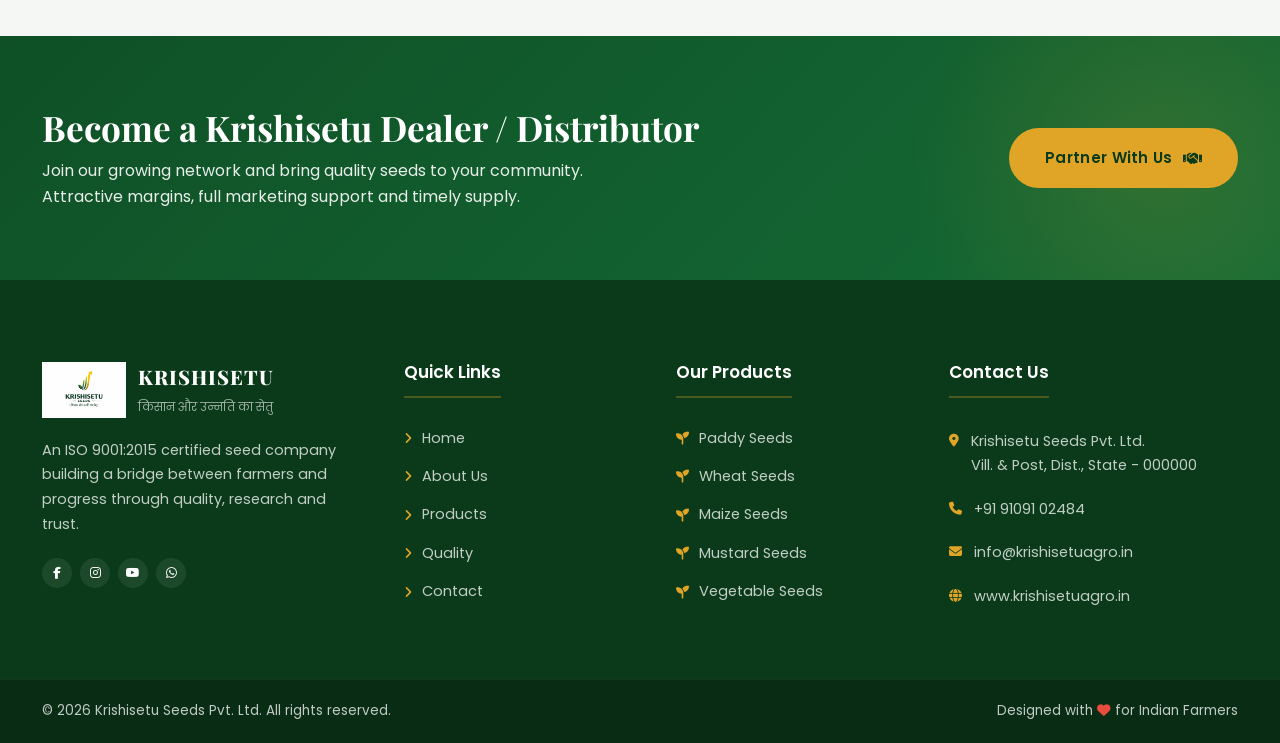
==== commit 1a7f5200: "Download and use local product images instead of external Unsplash links - Added: hero-bg, field-bg," ====
--- a/index.html
+++ b/index.html
@@ -69,7 +69,7 @@
 
   <!-- ============== HERO SLIDER ============== -->
   <section class="hero">
-    <div class="hero-slide active" style="background-image: linear-gradient(rgba(7, 41, 18, 0.55), rgba(7, 41, 18, 0.55)), url('https://images.unsplash.com/photo-1500382017468-9049fed747ef?w=1920&q=80');">
+    <div class="hero-slide active" style="background-image: linear-gradient(rgba(7, 41, 18, 0.55), rgba(7, 41, 18, 0.55)), url('images/hero-bg.jpg');">
       <div class="container hero-content">
         <span class="hero-eyebrow"><i class="fa-solid fa-seedling"></i> Premium Quality Seeds Since 2015</span>
         <h1>Sowing the Seeds of <span class="accent">Prosperity</span><br/>for Indian Farmers</h1>
@@ -123,7 +123,7 @@
   <section class="about-section section">
     <div class="container about-grid">
       <div class="about-img">
-        <img src="https://images.unsplash.com/photo-1574323347407-f5e1ad6d020b?w=900&q=80" alt="Indian farmer in paddy field" />
+        <img src="images/wheat.jpg" alt="Indian farmer in paddy field" />
         <div class="about-img-badge">
           <span class="badge-num">10+</span>
           <span class="badge-text">Years of<br/>Trust</span>
@@ -159,7 +159,7 @@
       <div class="products-grid">
         <article class="product-card">
           <div class="product-img">
-            <img src="images/paddy-bag.png" alt="Paddy Seeds" onerror="this.src='https://images.unsplash.com/photo-1568347877321-f8935c7dc5a8?w=600&q=80'" />
+            <img src="images/paddy-bag.png" alt="Paddy Seeds" onerror="this.src='images/paddy-alt.jpg'" />
           </div>
           <div class="product-body">
             <h3>Paddy Seeds</h3>
@@ -170,7 +170,7 @@
 
         <article class="product-card">
           <div class="product-img">
-            <img src="https://images.unsplash.com/photo-1574323347407-f5e1ad6d020b?w=600&q=80" alt="Wheat Seeds" />
+            <img src="images/wheat.jpg" alt="Wheat Seeds" />
           </div>
           <div class="product-body">
             <h3>Wheat Seeds</h3>
@@ -181,7 +181,7 @@
 
         <article class="product-card">
           <div class="product-img">
-            <img src="https://images.unsplash.com/photo-1601593768799-76d3ec1a4c8a?w=600&q=80" alt="Maize Seeds" />
+            <img src="images/maize.jpg" alt="Maize Seeds" />
           </div>
           <div class="product-body">
             <h3>Maize / Corn Seeds</h3>
@@ -192,7 +192,7 @@
 
         <article class="product-card">
           <div class="product-img">
-            <img src="https://images.unsplash.com/photo-1601493700518-42b241a914d2?w=600&q=80" alt="Mustard Seeds" />
+            <img src="images/mustard.jpg" alt="Mustard Seeds" />
           </div>
           <div class="product-body">
             <h3>Mustard Seeds</h3>
@@ -203,7 +203,7 @@
 
         <article class="product-card">
           <div class="product-img">
-            <img src="https://images.unsplash.com/photo-1592841200221-a6898f307baa?w=600&q=80" alt="Vegetable Seeds" />
+            <img src="images/vegetables.jpg" alt="Vegetable Seeds" />
           </div>
           <div class="product-body">
             <h3>Vegetable Seeds</h3>
@@ -214,7 +214,7 @@
 
         <article class="product-card">
           <div class="product-img">
-            <img src="https://images.unsplash.com/photo-1471194402529-8e0f5a675de6?w=600&q=80" alt="Pulses Seeds" />
+            <img src="images/pulses.jpg" alt="Pulses Seeds" />
           </div>
           <div class="product-body">
             <h3>Pulses & Oilseeds</h3>
@@ -271,13 +271,13 @@
       </div>
 
       <div class="why-img">
-        <img src="https://images.unsplash.com/photo-1625246333195-78d9c38ad449?w=900&q=80" alt="Quality testing of seeds" />
+        <img src="images/quality.jpg" alt="Quality testing of seeds" />
       </div>
     </div>
   </section>
 
   <!-- ============== STATS / COUNTER ============== -->
-  <section class="stats-section" style="background-image: linear-gradient(rgba(7, 41, 18, 0.85), rgba(7, 41, 18, 0.85)), url('https://images.unsplash.com/photo-1464226184884-fa280b87c399?w=1920&q=80');">
+  <section class="stats-section" style="background-image: linear-gradient(rgba(7, 41, 18, 0.85), rgba(7, 41, 18, 0.85)), url('images/field-bg.jpg');">
     <div class="container stats-grid">
       <div class="stat-item">
         <div class="stat-num" data-target="10">0</div>
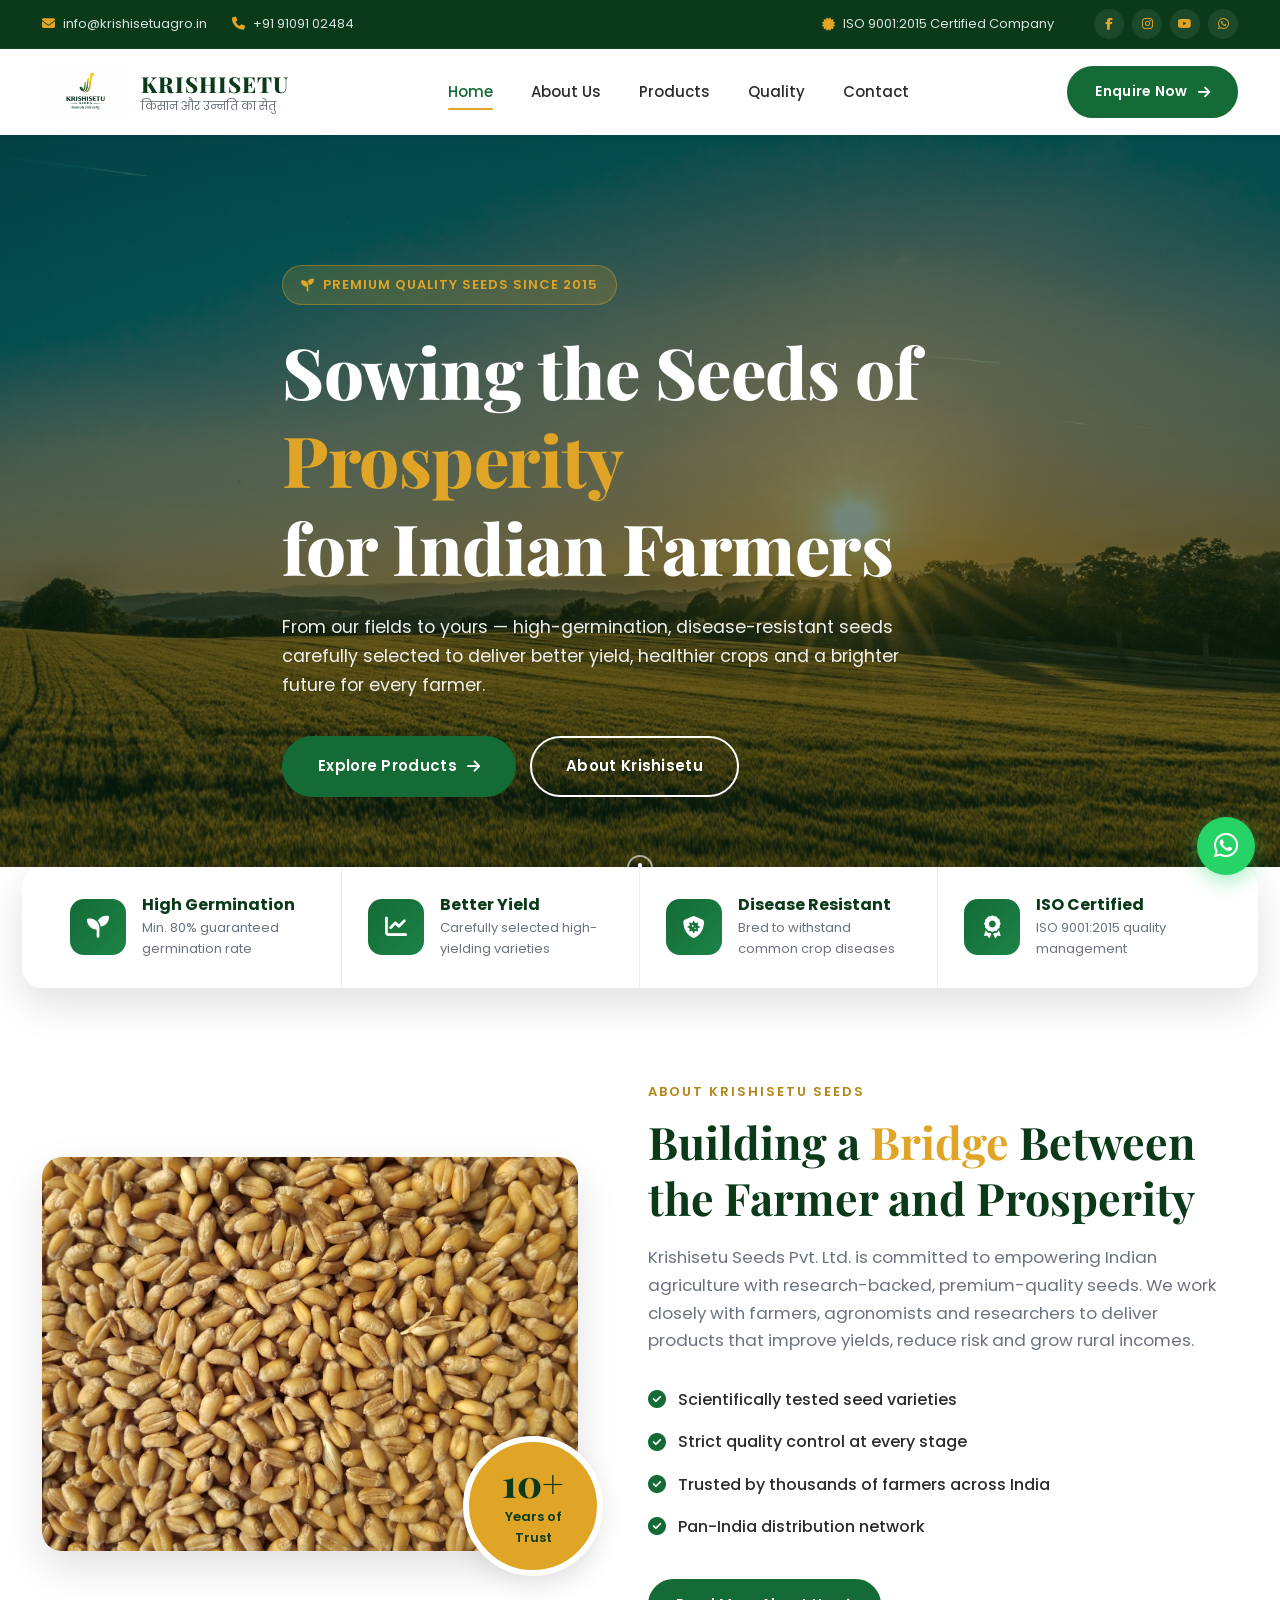
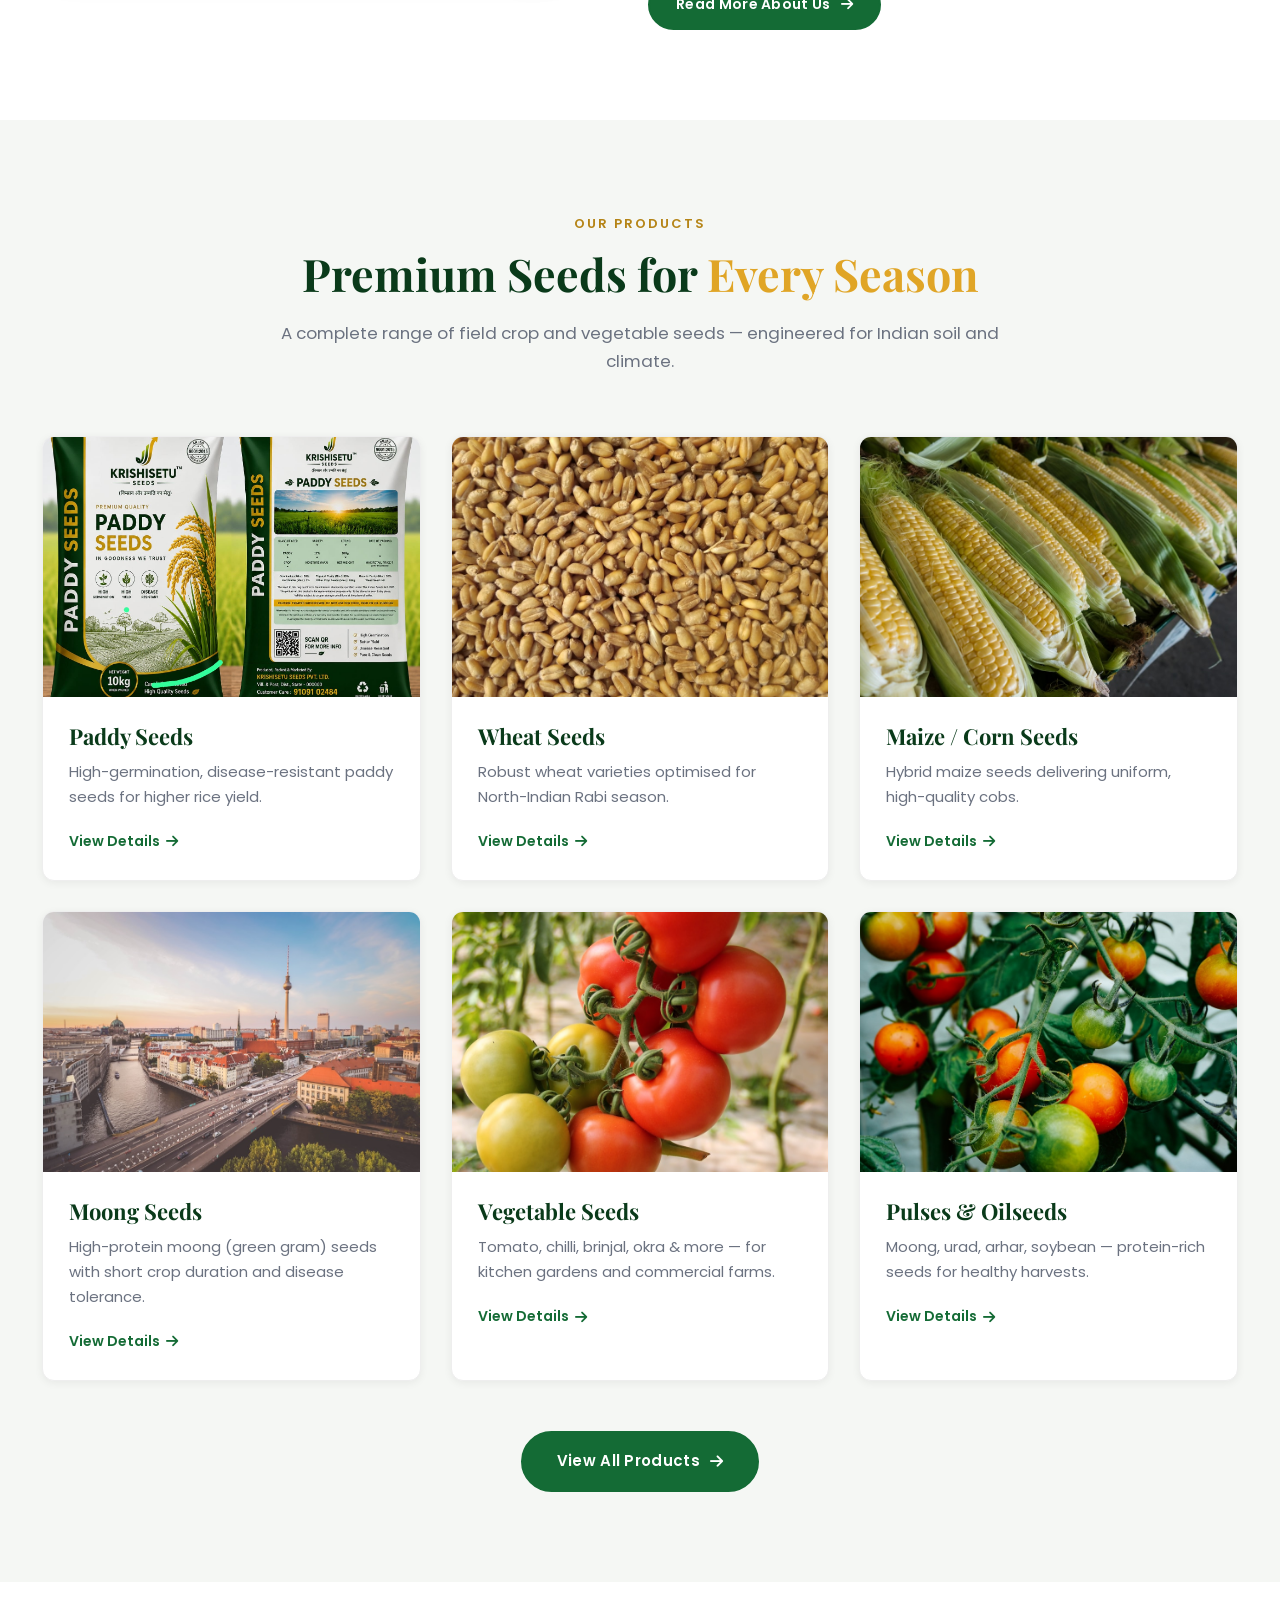
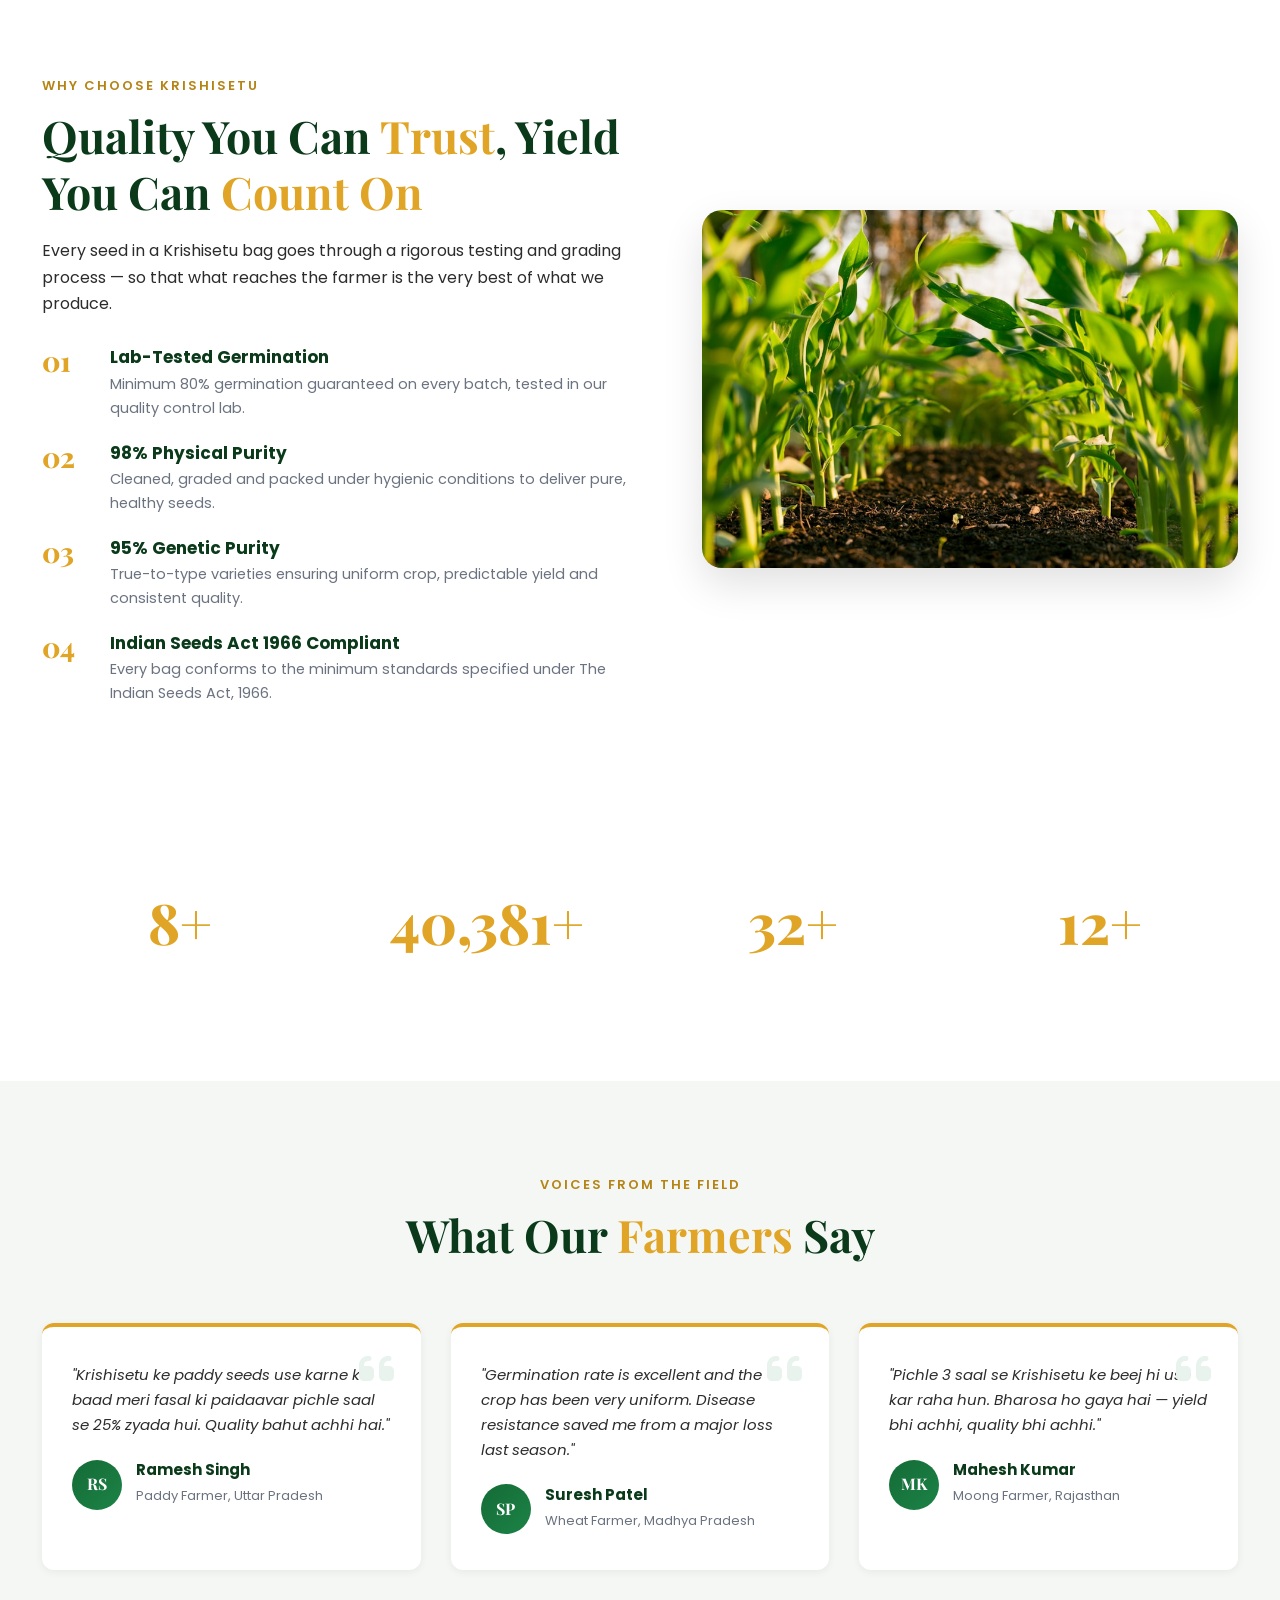
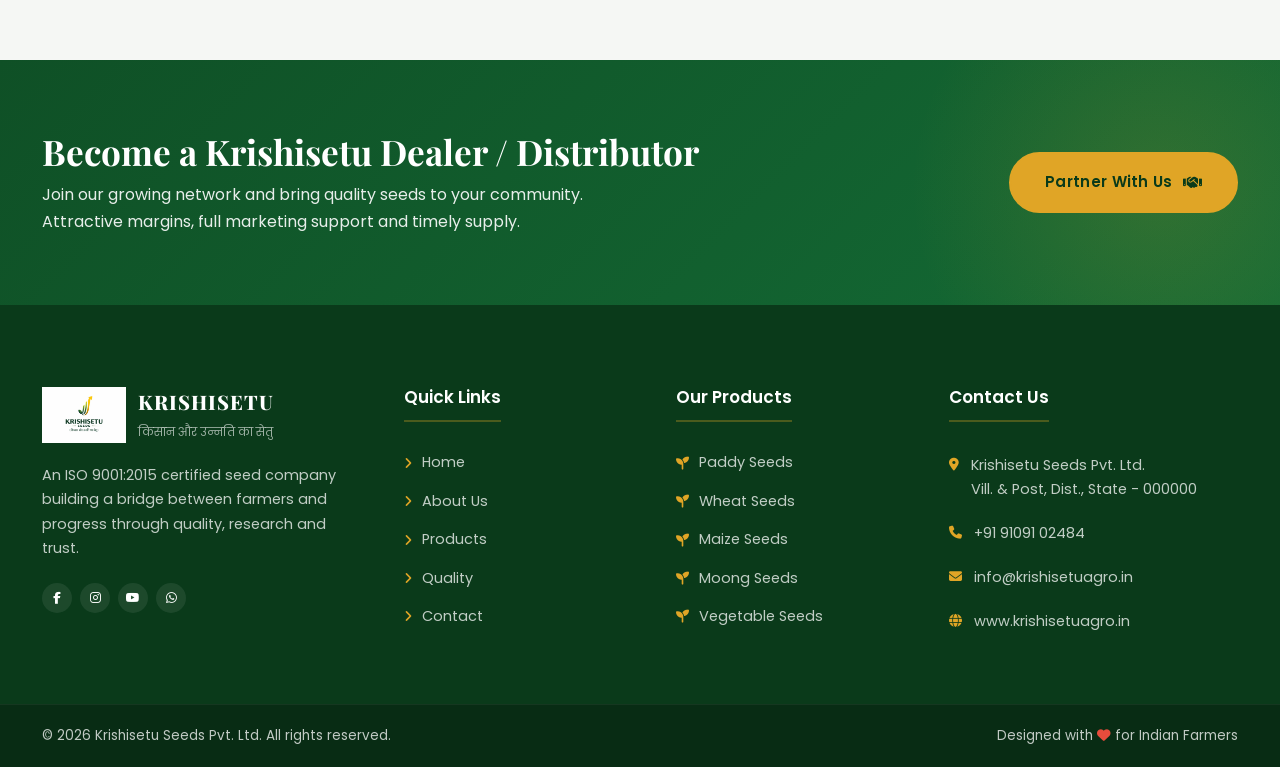
==== commit b363a9b8: "Replace Mustard Seeds product with Moong Seeds (green gram) - New moong.jpg product image - Updated " ====
--- a/index.html
+++ b/index.html
@@ -4,7 +4,7 @@
   <meta charset="UTF-8" />
   <meta name="viewport" content="width=device-width, initial-scale=1.0" />
   <title>Krishisetu Seeds — Premium Quality Paddy, Wheat & Vegetable Seeds</title>
-  <meta name="description" content="Krishisetu Seeds Pvt. Ltd. — An ISO 9001:2015 certified company providing high-germination, disease-resistant paddy, wheat, maize, mustard and vegetable seeds to farmers across India." />
+  <meta name="description" content="Krishisetu Seeds Pvt. Ltd. — An ISO 9001:2015 certified company providing high-germination, disease-resistant paddy, wheat, maize, moong and vegetable seeds to farmers across India." />
   <link rel="icon" type="image/png" href="images/logo.png" />
 
   <!-- Google Fonts -->
@@ -192,11 +192,11 @@
 
         <article class="product-card">
           <div class="product-img">
-            <img src="images/mustard.jpg" alt="Mustard Seeds" />
-          </div>
-          <div class="product-body">
-            <h3>Mustard Seeds</h3>
-            <p>Oil-rich mustard varieties bred for excellent yield and purity.</p>
+            <img src="images/moong.jpg" alt="Moong Seeds" />
+          </div>
+          <div class="product-body">
+            <h3>Moong Seeds</h3>
+            <p>High-protein moong (green gram) seeds with short crop duration and disease tolerance.</p>
             <a href="products.html" class="product-link">View Details <i class="fa-solid fa-arrow-right"></i></a>
           </div>
         </article>
@@ -338,7 +338,7 @@
             <div class="testi-avatar">MK</div>
             <div>
               <h5>Mahesh Kumar</h5>
-              <span>Mustard Farmer, Rajasthan</span>
+              <span>Moong Farmer, Rajasthan</span>
             </div>
           </div>
         </div>
@@ -394,7 +394,7 @@
           <li><a href="products.html"><i class="fa-solid fa-seedling"></i> Paddy Seeds</a></li>
           <li><a href="products.html"><i class="fa-solid fa-seedling"></i> Wheat Seeds</a></li>
           <li><a href="products.html"><i class="fa-solid fa-seedling"></i> Maize Seeds</a></li>
-          <li><a href="products.html"><i class="fa-solid fa-seedling"></i> Mustard Seeds</a></li>
+          <li><a href="products.html"><i class="fa-solid fa-seedling"></i> Moong Seeds</a></li>
           <li><a href="products.html"><i class="fa-solid fa-seedling"></i> Vegetable Seeds</a></li>
         </ul>
       </div>
